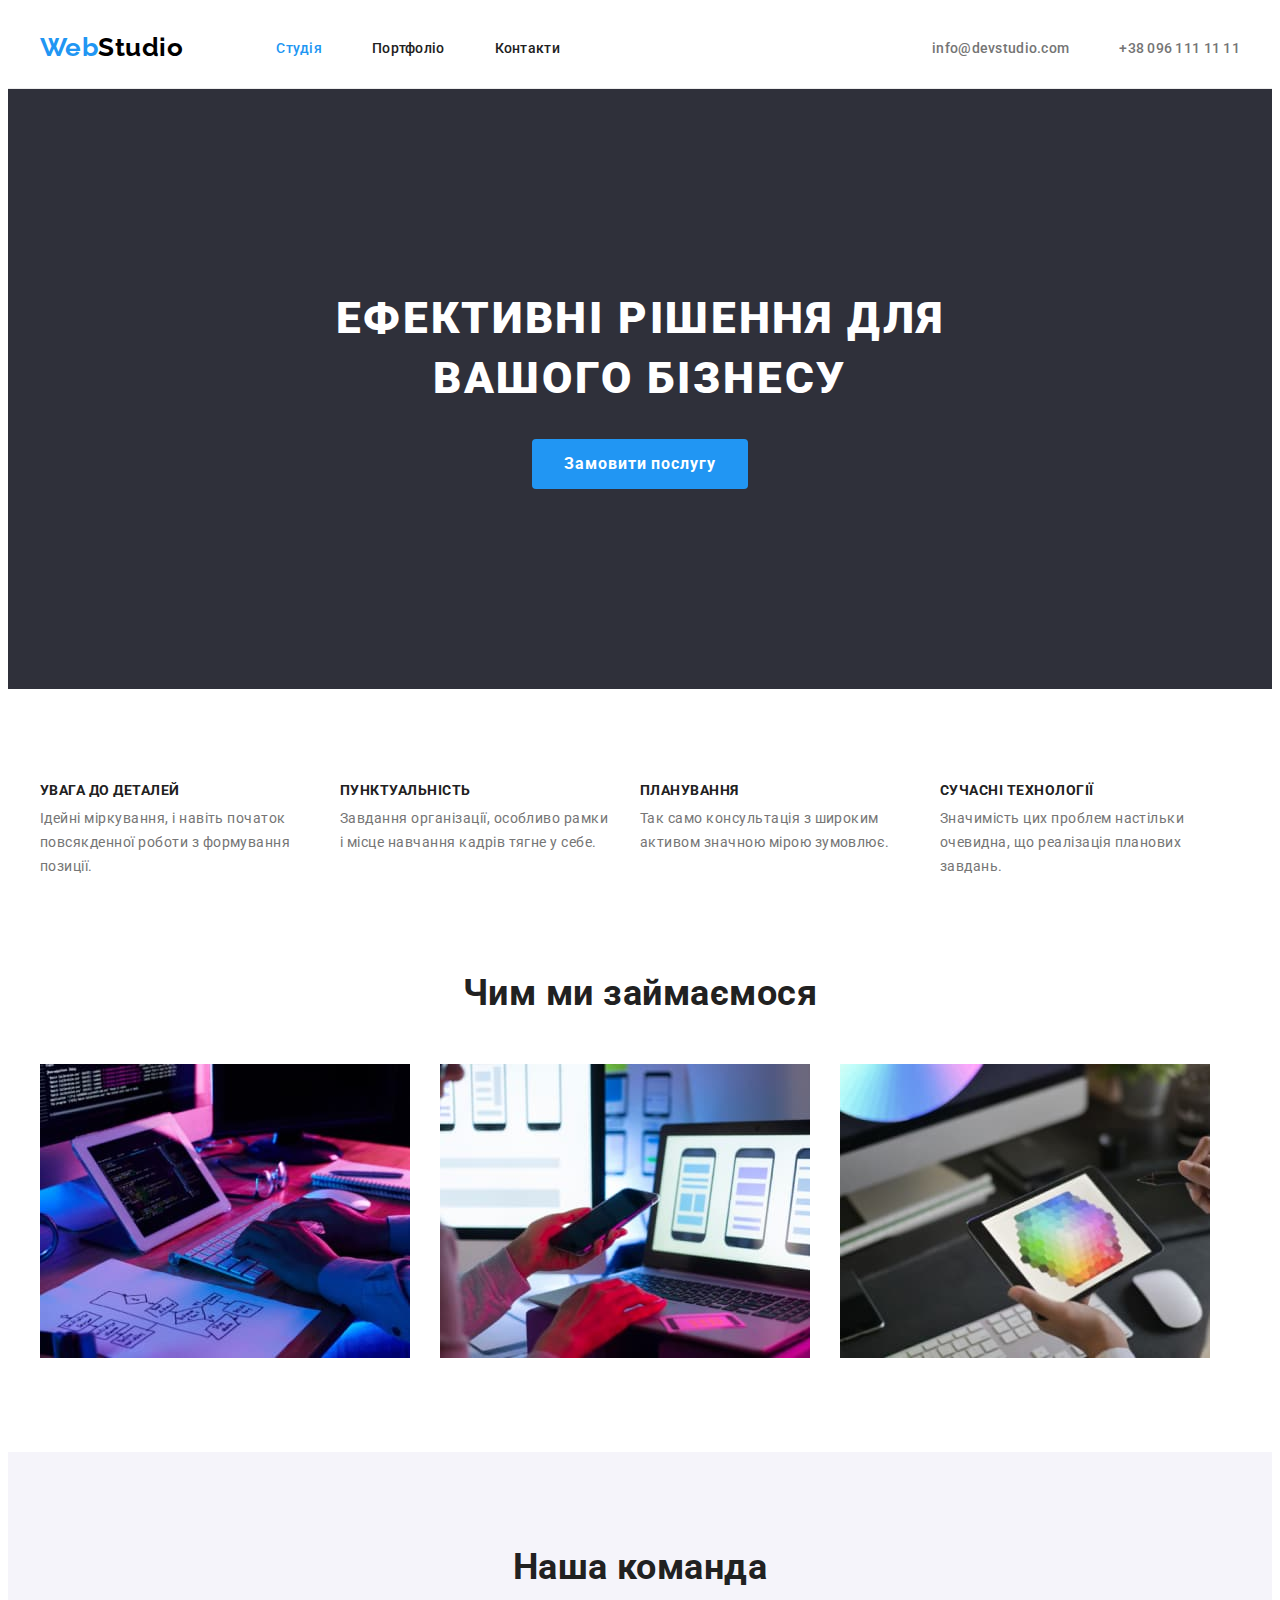
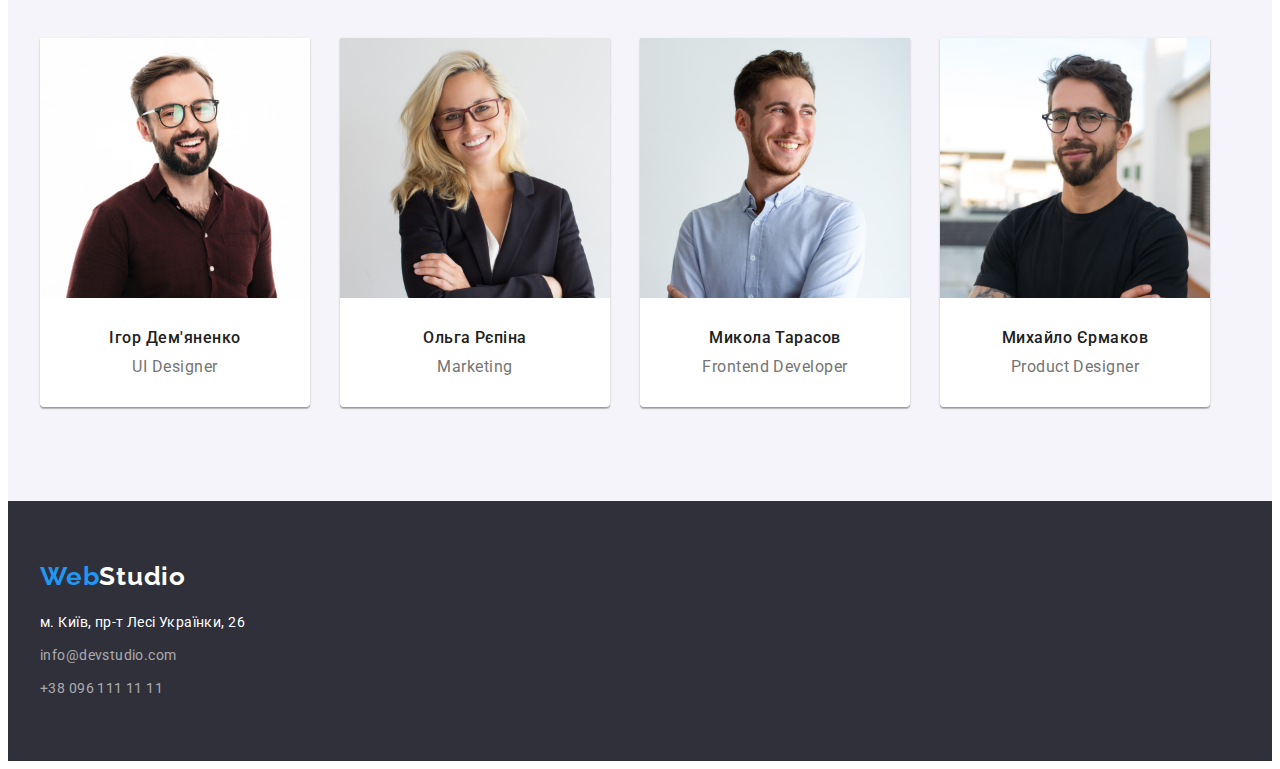
==== index.html @ b2b9dc86 "Initial commit" ====
<!DOCTYPE html>
<html lang="uk">
  <head>
    <meta charset="UTF-8" />
    <meta http-equiv="X-UA-Compatible" content="IE=edge" />
    <meta name="viewport" content="width=device-width, initial-scale=1.0" />
    <title>Studio</title>
    <link rel="preconnect" href="https://fonts.googleapis.com" />
    <link rel="preconnect" href="https://fonts.gstatic.com" crossorigin />
    <link
      href="https://fonts.googleapis.com/css2?family=Raleway:wght@700&family=Roboto:wght@400;500;700;900&display=swap"
      rel="stylesheet"
    />
    <link
      rel="stylesheet"
      href="https://cdnjs.cloudflare.com/ajax/libs/modern-normalize/1.1.0/modern-normalize.min.css"
      integrity="sha512-wpPYUAdjBVSE4KJnH1VR1HeZfpl1ub8YT/NKx4PuQ5NmX2tKuGu6U/JRp5y+Y8XG2tV+wKQpNHVUX03MfMFn9Q=="
      crossorigin="anonymous"
      referrerpolicy="no-referrer"
    />
    <link rel="stylesheet" href="./css/styles.css" />
  </head>
  <body>
    <!-- шапка -->
    <header class="header">
      <div class="container header-container">
        <nav class="header-nav">
          <a class="logo-header link" href="./index.html"
            >Web<span class="logo-black">Studio</span></a
          >
          <ul class="list header-list">
            <li class="item">
              <a class="link header-nav-link current" href="./index.html"
                >Студія</a
              >
            </li>
            <li class="item">
              <a class="link header-nav-link" href="./portfolio.html"
                >Портфоліо</a
              >
            </li>
            <li class="item">
              <a class="link header-nav-link" href="#">Контакти</a>
            </li>
          </ul>
        </nav>
        <ul class="list header-contact">
          <li class="item">
            <a class="link header-contact-link" href="mailto:info@devstudio.com"
              >info@devstudio.com</a
            >
          </li>
          <li class="item">
            <a class="link header-contact-link" href="tel:+380961111111"
              >+38 096 111 11 11</a
            >
          </li>
        </ul>
      </div>
    </header>
    <!-- основний текст -->
    <main>
      <!--1 блок герой-->
      <section class="hero">
        <div class="container hero-container">
          <h1 class="hero-title">Ефективні рішення для вашого бізнесу</h1>
          <button class="hero-button" type="button">Замовити послугу</button>
        </div>
      </section>

      <!--2 блок Переваги -->
      <section class="section">
        <div class="container features-container">
          <h2 hidden>Переваги</h2>
          <ul class="list features-list">
            <li class="card-features item">
              <h3 class="features-title">УВАГА ДО ДЕТАЛЕЙ</h3>
              <p class="features-text">
                Ідейні міркування, і навіть початок повсякденної роботи з
                формування позиції.
              </p>
            </li>
            <li class="card-features item">
              <h3 class="features-title">ПУНКТУАЛЬНІСТЬ</h3>
              <p class="features-text">
                Завдання організації, особливо рамки і місце навчання кадрів
                тягне у себе.
              </p>
            </li>
            <li class="card-features item">
              <h3 class="features-title">ПЛАНУВАННЯ</h3>
              <p class="features-text">
                Так само консультація з широким активом значною мірою зумовлює.
              </p>
            </li>
            <li class="card-features item">
              <h3 class="features-title">СУЧАСНІ ТЕХНОЛОГІЇ</h3>
              <p class="features-text">
                Значимість цих проблем настільки очевидна, що реалізація
                планових завдань.
              </p>
            </li>
          </ul>
        </div>
      </section>

      <!-- блок чим ми займаємося-->
      <section class="section section-work">
        <div class="container">
          <h2 class="section-title-work">Чим ми займаємося</h2>
          <ul class="list work-list">
            <li>
              <img
                class="work-card"
                src="./images/work1.jpg"
                alt="розробник працює над програмою"
                width="370"
                height="294"
              />
            </li>
            <li>
              <img
                class="work-card"
                src="./images/work2.jpg"
                alt="розробник створює мобільний додаток"
                width="370"
                height="294"
              />
            </li>
            <li>
              <img
                class="work-card"
                src="./images/work3.jpg"
                alt="дизайнер обирає кольори"
                width="370"
                height="294"
              />
            </li>
          </ul>
        </div>
      </section>

      <!--4 блок Команда-->
      <section class="section team-section">
        <div class="container team-container">
          <h2 class="section-title-work">Наша команда</h2>
          <ul class="list team-list">
            <li class="team-card item">
              <img
                class="work-card"
                src="./images/photo1.jpg"
                width="270"
                height="260"
                alt="Ігор Дем'яненко"
              />
              <div class="card-text">
                <h3 class="name">Ігор Дем'яненко</h3>
                <p class="job-title" lang="en">UI Designer</p>
              </div>
            </li>
            <li class="team-card item">
              <img
                class="work-card"
                src="./images/photo2.jpg"
                width="270"
                height="260"
                alt="Ольга Рєпіна"
              />
              <div class="card-text">
                <h3 class="name">Ольга Рєпіна</h3>
                <p class="job-title" lang="en">Marketing</p>
              </div>
            </li>
            <li class="team-card item">
              <img
                class="work-card"
                src="./images/photo3.jpg"
                width="270"
                height="260"
                alt="Микола Тарасов"
              />
              <div class="card-text">
                <h3 class="name">Микола Тарасов</h3>
                <p class="job-title" lang="en">Frontend Developer</p>
              </div>
            </li>
            <li class="team-card item">
              <img
                class="work-card"
                src="./images/photo4.jpg"
                width="270"
                height="260"
                alt="Михайло Єрмаков"
              />
              <div class="card-text">
                <h3 class="name">Михайло Єрмаков</h3>
                <p class="job-title" lang="en">Product Designer</p>
              </div>
            </li>
          </ul>
        </div>
      </section>
    </main>

    <!--5 блок Підвал-->
    <footer class="footer">
      <div class="container">
        <div class="footer-adress-block">
          <a class="logo-footer link" href="./index.html"
            ><span class="logo-color">Web</span>Studio</a
          >
          <!-- список контактів -->
          <address class="adress-footer list">
            <ul class="list footer-contact-list">
              <li class="item">
                <a
                  class="footer-contact-link primary-footer"
                  target="_blank"
                  rel="noopener noreferrer nofollow"
                  href="https://goo.gl/maps/Gvm3JpzEVhX5uXV29"
                  >м. Київ, пр-т Лесі Українки, 26</a
                >
              </li>
              <li class="item">
                <a
                  class="footer-contact-link link"
                  href="mailto:info@devstudio.com"
                  >info@devstudio.com</a
                >
              </li>
              <li class="item">
                <a class="footer-contact-link link" href="tel:+380961111111"
                  >+38 096 111 11 11</a
                >
              </li>
            </ul>
          </address>
        </div>
      </div>
    </footer>
  </body>
</html>
---- css/styles.css ----
:root {
  --primary-text-color: #212121;
  --secondary-text-color: #757575;
  --white-text-color: #ffffff;
  --accent-color: #2196f3;
  --black-logo: #000000;
  --color-logo: #2196f3;
  --footer-text-color: rgba(255, 255, 255, 0.6);
  --white-background-color: #ffffff;
  --hero-background-color: #2f303a;
  --team-background-color: #f5f4fa;
  --color-borders: #eeeeee;
  --color-line: #ececec;
  }

/*!Робимо reset за рекомендаціями   Андрія Данилко (не Сердючки!!!)*/
h1,
h2,
h3,
h4,
h5,
h6,
p {
  margin: 0;
}

ul {
  list-style: none;
  margin: 0;
  padding: 0;
}

button {
  cursor: pointer;
}

body {
  font-family: "Roboto", sans-serif;
  letter-spacing: 0.03em;
  background-color: var(--white-background-color);
  color: var(--primary-text-color);
}

.container {
  width: 1200px;
  margin-left: auto;
  margin-right: auto;
  margin-bottom: 0;
  padding: 0px 15px;
/*   outline: 2px solid red; */
}

/* прибираємо крапки списків */
.list {
  list-style: none;
  margin: 0;
  padding: 0;
}

/* прибираємо підпреслення посилань */
.link {
  text-decoration: none;
}

.header {
  margin: 0;
  border-bottom: 1px solid var(--color-line);
}
.logo-header {
  display: inline-block;
  font-family: "Raleway", sans-serif;
  font-weight: 700;
  font-size: 26px;
  line-height: 1.19;
  color: var(--accent-color);
  margin-right: 93px;
  padding-top: 24px;
  padding-bottom: 25px;
}

.section-title {
  font-weight: 700;
  font-size: 36px;
  line-height: 1.17;
  text-align: center;
  color: var(--primary-text-color);
}

img {
  display: block;
  max-width: 100%;
  height: auto;
}

/* шапка */

.header-container {
  display: flex;
  align-items: center;
  }

.header-nav {
  display: flex;
  align-items: center;
  /*! gap: 93px; error*/
  
}

/* .item {
  flex-basis: calc((100% - 60px) / 3);
} */

.logo-black {
  color: var(--black-logo);
}
.logo-color {
  color: var(--color-logo)
} 
.header-list {
  display: flex;
  gap: 50px;
  align-items: center;
}

.header-nav-link {
  font-weight: 500;
  font-size: 14px;
  line-height: 1.14;
  letter-spacing: 0.02em;
  padding-top: 32px;
  padding-bottom: 32px;
  color: var(--primary-text-color);
}

.header-contact {
  display: flex;
  align-items: center;
  margin-left: auto;
  /* !padding-top: 32px;
  !padding-bottom: 32px; */
  gap: 50px;
}
.header-contact:not(:last-child) {
  margin-right: 50px;
}

.header-contact-link {
  font-weight: 500;
  font-size: 14px;
  line-height: 16px;
  letter-spacing: 0.02em;
  color: var(--secondary-text-color);
  padding-top: 32px;
  padding-bottom: 32px;
}

.header-nav-link:hover,
.header-nav-link:focus,
.header-contact-link:hover,
.header-contact-link:focus {
  color: var(--accent-color);
}

.header-nav-link.current {
  color: var(--accent-color);
}

/* ------------hero-------------- */

.hero {
  margin: 0;
  padding-top: 200px;
  padding-bottom: 200px;
  text-align: center;
  background-color: var(--hero-background-color);
}
.hero-container {
  width: 696px;
  padding: 0;
}

.hero-title {
  font-weight: 900;
  font-size: 44px;
  line-height: 1.36;
  text-align: center;
  letter-spacing: 0.06em;
  text-transform: uppercase;
  color: var(--white-text-color);
  margin-bottom: 30px;
  
}

.hero-button {
    border-radius: 4px;
    width: 216px;
  padding: 10px;
  border:none;
  font-family: "Roboto", sans-serif;
  font-weight: 700;
  font-size: 16px;
  line-height: 1.88;
  align-items: center;
  text-align: center;
  letter-spacing: 0.06em;
  background-color: var(--accent-color);
  color: var(--white-text-color);
  display: block;
  margin: 0 auto;
}

.hero-button:hover,
.hero-button:focus {
  background-color: var(--white-text-color);
  color: var(--accent-color);
}

/* блок Переваги */

.section {
  padding-top: 94px;
  padding-bottom: 94px;
}

.features-list {
  display: flex;
  gap: 30px;
}

.select-features:not(:last-child) {
  margin-right: 30px;
}

.card-features {
  display: block;
  width: 270px;
    }

.features-title {
  font-weight: 700;
  font-size: 14px;
  line-height: 1.14;
  text-transform: uppercase;
  margin: 0;
  margin-bottom: 8px;
}

.features-text {
  font-size: 14px;
  line-height: 1.71;
  color: var(--secondary-text-color);
}

/* Чим займаємось */
.section-work {
  text-align: center;
    padding-top: 0;
}
.section-title-work {
  font-size: 36px;
    line-height: 42px;
    margin-bottom: 50px;
}
.work-list {
  display: flex;
  gap: 30px;
}
.work-list .item:not(:last-child) {
  margin-right: 30px;
}

.work-card {
  max-width: 100%;
  height: auto;
  display: block;
}

/* команда */

.team-section {
  background-color: var(--team-background-color);
  text-align: center;
 
}
.team-list {
  display: flex;
  align-items: center;
}
.team-list .item:not(:last-child) {
  margin-right: 30px;
}
.team-card {
  display: block;
  background-color: var(--white-background-color);
  width: 270px;
  font-size: 16px;
  line-height: 1.19;
  text-align: center;
  box-shadow: 0px 1px 3px rgba(0, 0, 0, 0.12), 0px 1px 1px rgba(0, 0, 0, 0.14),
  0px 2px 1px rgba(0, 0, 0, 0.2);
  border-radius: 0px 0px 4px 4px;
  }
.team-card .title {
  font-weight: 500;
  font-size: 16px;
  line-height: 1.19;
  text-align: center;
}
.card-text {
  display: block;
  margin: 0;
  padding: 30px 0;
  }


.name {
  font-weight: 500;
  font-size: 16px;
  line-height: 1.19;
  text-align: center;
}

.job-title {
  font-size: 16px;
  line-height: 1.19;
  text-align: center;
  color: var(--secondary-text-color);
  margin-top: 10px;
}

/* ----------------ПОДВАЛ----------------- */
.footer {
  padding: 60px 0px;
  font-weight: 400;
    font-size: 14px;
    line-height: 1.71;
    letter-spacing: 0.03em;
    font-style: normal;
  background-color: var(--hero-background-color);
  color: var(--footer-text-color)
}
.footer-adress-block {
  display: flex;
  flex-direction: column;
}

.logo-footer {
  display: inline-block;
    text-decoration: none;
    color: var(--white-text-color);
    font-family: 'Raleway', sans-serif;
    font-weight: 700;
    font-size: 26px;
    line-height: 1.19;
    letter-spacing: 0.03em;
    margin-bottom: 20px;
}

.logo-white {
  color: var(--white-text-color);
}
.adress-footer {
color: var(--color-rgba);
  font-style: normal;
  display: inline-block;
    margin: 0;
    text-decoration: none;
}
.footer-contact-list {
  display: block;
  
}
.footer-contact-list .item:not(:last-child) {
  margin-bottom: 9px;
}
.footer-contact-link {
  font-style: normal;
  font-size: 14px;
  line-height: 1.71;
  display: inline-block;
  margin: 0;
  text-decoration: none;
  color: var(--footer-text-color);
}

.footer-contact-link:hover,
.footer-contact-link:focus {
  color: var(--accent-color);
  }

.primary-footer {
  color: var(--white-text-color);
}

/* ---------------------------------------------- */
/* --------------------ПОРТФОЛИО----------------- */
/* ---------------------------------------------- */


/* .portfolio-button-container {
 margin-top: 94px;
 margin-bottom: 34px;  */
/* } */
.portfolio-button-list {
  display: flex;
  justify-content: center;
  align-items: center;
    gap: 8px;
    margin-bottom: 50px;
  }

.portfolio-button {
  font-family: "Roboto", sans-serif;
  font-weight: 500;
  font-size: 16px;
  line-height: 1.63;
  letter-spacing: 0.03em;
  padding: 6px 22px;  
  border: none;
  border-radius: 4px;
  background-color: var(--team-background-color);
  color: var(--primary-text-color);
  /* cursor: pointer; */
}

.portfolio-button:hover,
.portfolio-button:focus {
  background-color: var(--accent-color);
  color: var(--white-text-color);
  box-shadow: 0px 3px 1px rgba(0, 0, 0, 0.1), 0px 1px 2px rgba(0, 0, 0, 0.08),
      0px 2px 2px rgba(0, 0, 0, 0.12);
}


.portfolio-list {
  display: flex;
  gap: 30px;
  flex-wrap: wrap;
  width: calc ((100% - 240) /9);
}

portfolio-list> .list {
  flex-basis: calc(100% / 3 - 30px);
  margin-left: 30px;
  margin-top: 30px;
}

.portfolio-list-block {
  padding: 20px 24px;
    border: 1px solid var(--color-borders);
    border-top-width: 0;
}

.portfolio-list-title {
  font-weight: 700;
  font-size: 18px;
  line-height: 2;
  letter-spacing: 0.06em;
  /* padding-top: 20px; */
  margin-bottom: 4px;
}

.portfolio-list-text {
  font-size: 16px;
  line-height: 1.87;
  color: var(--secondary-text-color);
}
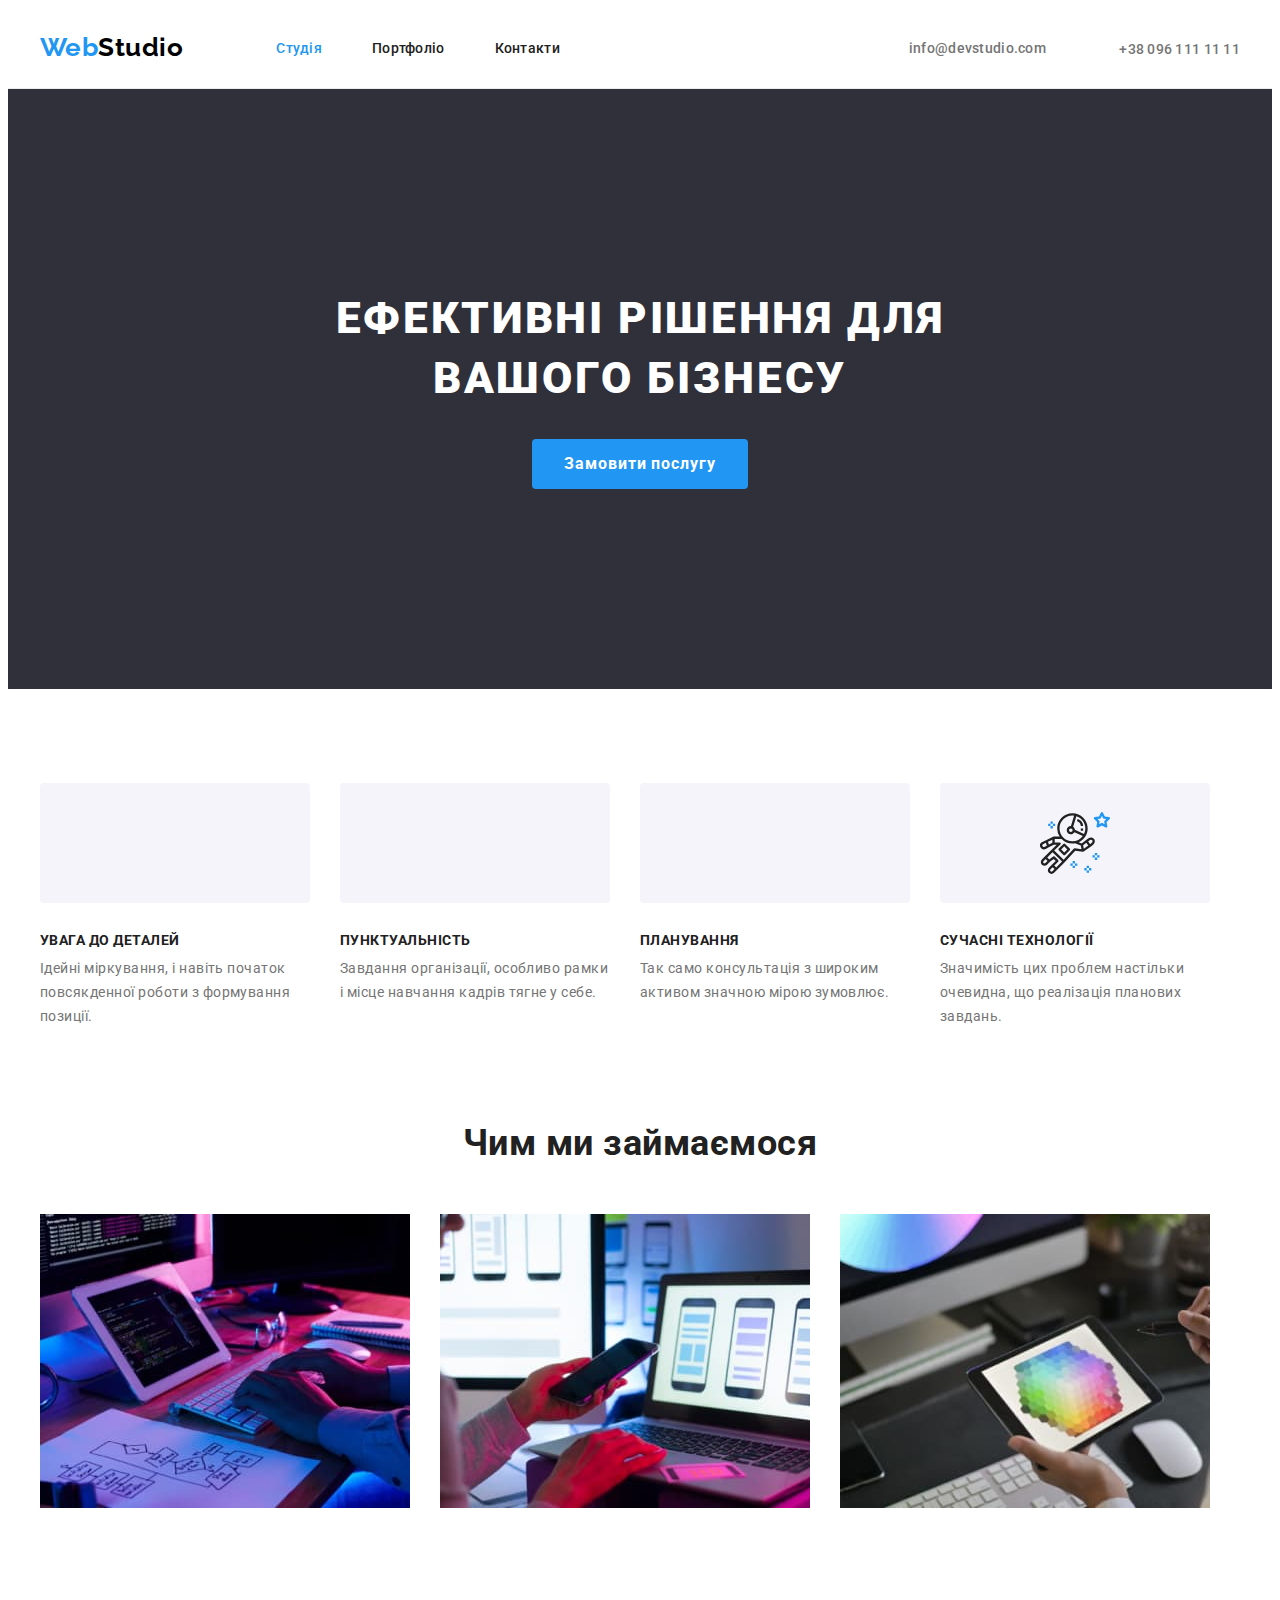
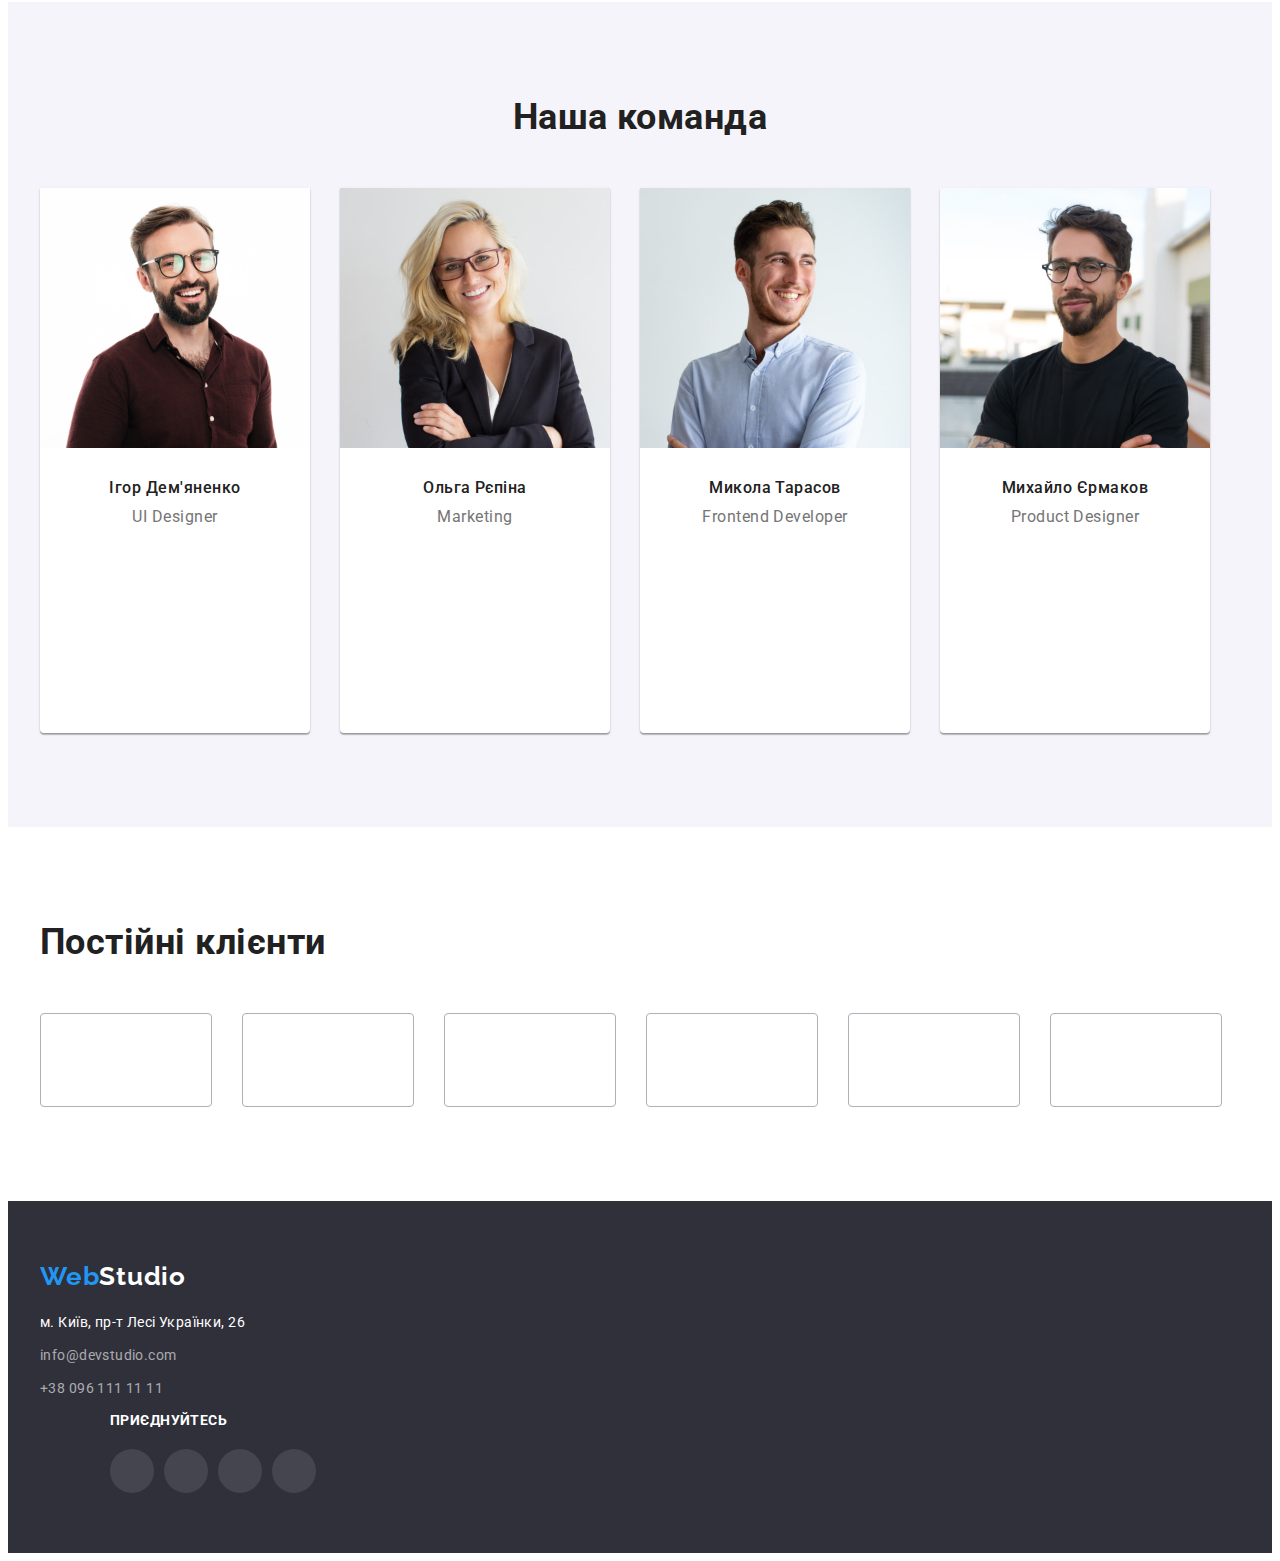
==== commit 145c02b3: "не можу підключити іконки" ====
--- a/index.html
+++ b/index.html
@@ -47,12 +47,18 @@
         <ul class="list header-contact">
           <li class="item">
             <a class="link header-contact-link" href="mailto:info@devstudio.com"
-              >info@devstudio.com</a
-            >
+              >
+              <svg class="contact-icon" width="16" height="12">
+                <use href="./images/icons.svg#icon-envelope"></use></svg
+              >info@devstudio.com
+            </a>
           </li>
           <li class="item">
             <a class="link header-contact-link" href="tel:+380961111111"
-              >+38 096 111 11 11</a
+              ><svg class="contact-icon" width="10" height="16">
+                <use href="./images/icons.svg#icon-smartphone"></use>
+              </svg>
+              +38 096 111 11 11</a
             >
           </li>
         </ul>
@@ -62,9 +68,11 @@
     <main>
       <!--1 блок герой-->
       <section class="hero">
-        <div class="container hero-container">
-          <h1 class="hero-title">Ефективні рішення для вашого бізнесу</h1>
-          <button class="hero-button" type="button">Замовити послугу</button>
+        <div class="ovarlfy">
+          <div class="container hero-container">
+            <h1 class="hero-title">Ефективні рішення для вашого бізнесу</h1>
+            <button class="hero-button" type="button">Замовити послугу</button>
+          </div>
         </div>
       </section>
 
@@ -74,6 +82,11 @@
           <h2 hidden>Переваги</h2>
           <ul class="list features-list">
             <li class="card-features item">
+              <div class="icon">
+                <svg class="icon-svg">
+                  <use href="./images/icons.svg#icon-antenna1"></use>
+                </svg>
+              </div>
               <h3 class="features-title">УВАГА ДО ДЕТАЛЕЙ</h3>
               <p class="features-text">
                 Ідейні міркування, і навіть початок повсякденної роботи з
@@ -81,6 +94,11 @@
               </p>
             </li>
             <li class="card-features item">
+              <div class="icon">
+                <svg class="icon-svg">
+                  <use href="./images/icons.svg#icon-clock-1"></use>
+                </svg>
+              </div>
               <h3 class="features-title">ПУНКТУАЛЬНІСТЬ</h3>
               <p class="features-text">
                 Завдання організації, особливо рамки і місце навчання кадрів
@@ -88,12 +106,22 @@
               </p>
             </li>
             <li class="card-features item">
+              <div class="icon">
+                <svg class="icon-svg">
+                  <use href="./images/icons.svg#icon-diagram-1"></use>
+                </svg>
+              </div>
               <h3 class="features-title">ПЛАНУВАННЯ</h3>
               <p class="features-text">
                 Так само консультація з широким активом значною мірою зумовлює.
               </p>
             </li>
             <li class="card-features item">
+              <div class="icon">
+                <svg class="icon-svg">
+                  <use href="./images/icons.svg#icon-astronaut-1"></use>
+                </svg>
+              </div>
               <h3 class="features-title">СУЧАСНІ ТЕХНОЛОГІЇ</h3>
               <p class="features-text">
                 Значимість цих проблем настільки очевидна, що реалізація
@@ -156,6 +184,36 @@
               <div class="card-text">
                 <h3 class="name">Ігор Дем'яненко</h3>
                 <p class="job-title" lang="en">UI Designer</p>
+                <ul class="social-links">
+                  <li>
+                    <a href="" class="social-link">
+                      <svg class="social-icon">
+                        <use href="./images/icons.svg#icon-instagram-2"></use>
+                      </svg>
+                    </a>
+                  </li>
+                  <li>
+                    <a href="" class="social-link">
+                      <svg class="social-icon">
+                        <use href="./images/icons.svg#icon-twitter-1"></use>
+                      </svg>
+                    </a>
+                  </li>
+                  <li>
+                    <a href="" class="social-link">
+                      <svg class="social-icon">
+                        <use href="./images/icons.svg#icon-facebook-1"></use>
+                      </svg>
+                    </a>
+                  </li>
+                  <li>
+                    <a href="" class="social-link">
+                      <svg class="social-icon">
+                        <use href="./images/icons.svg#icon-linkedin-1"></use>
+                      </svg>
+                    </a>
+                  </li>
+                </ul>
               </div>
             </li>
             <li class="team-card item">
@@ -169,6 +227,36 @@
               <div class="card-text">
                 <h3 class="name">Ольга Рєпіна</h3>
                 <p class="job-title" lang="en">Marketing</p>
+                <ul class="social-links">
+                  <li>
+                    <a href="" class="social-link">
+                      <svg class="social-icon">
+                        <use href="./images/icons.svg#icon-instagram-2"></use>
+                      </svg>
+                    </a>
+                  </li>
+                  <li>
+                    <a href="" class="social-link">
+                      <svg class="social-icon">
+                        <use href="./images/icons.svg#icon-twitter-1"></use>
+                      </svg>
+                    </a>
+                  </li>
+                  <li>
+                    <a href="" class="social-link">
+                      <svg class="social-icon">
+                        <use href="./images/icons.svg#icon-facebook-1"></use>
+                      </svg>
+                    </a>
+                  </li>
+                  <li>
+                    <a href="" class="social-link">
+                      <svg class="social-icon">
+                        <use href="./images/icons.svg#icon-linkedin-1"></use>
+                      </svg>
+                    </a>
+                  </li>
+                </ul>
               </div>
             </li>
             <li class="team-card item">
@@ -182,6 +270,36 @@
               <div class="card-text">
                 <h3 class="name">Микола Тарасов</h3>
                 <p class="job-title" lang="en">Frontend Developer</p>
+                <ul class="social-links">
+                  <li>
+                    <a href="" class="social-link">
+                      <svg class="social-icon">
+                        <use href="./images/icons.svg#icon-instagram-2"></use>
+                      </svg>
+                    </a>
+                  </li>
+                  <li>
+                    <a href="" class="social-link">
+                      <svg class="social-icon">
+                        <use href="./images/icons.svg#icon-twitter-1"></use>
+                      </svg>
+                    </a>
+                  </li>
+                  <li>
+                    <a href="" class="social-link">
+                      <svg class="social-icon">
+                        <use href="./images/icons.svg#icon-facebook-1"></use>
+                      </svg>
+                    </a>
+                  </li>
+                  <li>
+                    <a href="" class="social-link">
+                      <svg class="social-icon">
+                        <use href="./images/icons.svg#icon-linkedin-1"></use>
+                      </svg>
+                    </a>
+                  </li>
+                </ul>
               </div>
             </li>
             <li class="team-card item">
@@ -195,7 +313,84 @@
               <div class="card-text">
                 <h3 class="name">Михайло Єрмаков</h3>
                 <p class="job-title" lang="en">Product Designer</p>
-              </div>
+                <ul class="social-links">
+                  <li>
+                    <a href="" class="social-link">
+                      <svg class="social-icon">
+                        <use href="./images/icons.svg#icon-instagram-2"></use>
+                      </svg>
+                    </a>
+                  </li>
+                  <li>
+                    <a href="" class="social-link">
+                      <svg class="social-icon">
+                        <use href="./images/icons.svg#icon-twitter-1"></use>
+                      </svg>
+                    </a>
+                  </li>
+                  <li>
+                    <a href="" class="social-link">
+                      <svg class="social-icon">
+                        <use href="./images/icons.svg#icon-facebook-1"></use>
+                      </svg>
+                    </a>
+                  </li>
+                  <li>
+                    <a href="" class="social-link">
+                      <svg class="social-icon">
+                        <use href="./images/icons.svg#icon-linkedin-1"></use>
+                      </svg>
+                    </a>
+                  </li>
+                </ul>
+              </div>
+            </li>
+          </ul>
+        </div>
+      </section>
+
+      <!-- постійні клієнти -->
+
+      <!-- Постійні клієнти -->
+      <section class="section">
+        <div class="container">
+          <h2 class="section-title-work">Постійні клієнти</h2>
+          <ul class="client-list">
+            <li>
+              <a href="" class="client-link">
+                <svg class="client-icon">
+                  <use href="./images/icons.svg#icon-group1"></use></svg
+              ></a>
+            </li>
+            <li>
+              <a href="" class="client-link">
+                <svg class="client-icon">
+                  <use href="./images/icons.svg#icon-group2"></use></svg
+              ></a>
+            </li>
+            <li>
+              <a href="" class="client-link">
+                <svg class="client-icon">
+                  <use href="./images/icons.svg#icon-group3"></use></svg
+              ></a>
+            </li>
+            <li>
+              <a href="" class="client-link">
+                <svg class="client-icon">
+                  <use href="./images/icons.svg#icon-group4"></use></svg
+              ></a>
+            </li>
+            <li>
+              <a href="" class="client-link">
+                <svg class="client-icon">
+                  <use href="./images/icons.svg#icon-group5"></use></svg
+              ></a>
+            </li>
+            <li>
+              <a href="" class="client-link">
+                <svg class="client-icon">
+                  <use href="./images/icons.svg#icon-group6"></use></svg
+              ></a>
             </li>
           </ul>
         </div>
@@ -236,7 +431,47 @@
             </ul>
           </address>
         </div>
-      </div>
-    </footer>
+        <!-- підвал-підвал))) -->
+        <div class="footer-social">
+                    <p class="footer-text">приєднуйтесь</p>
+                    <ul class="footer-links">
+                
+                        <li>
+                            <a href="" class="footer-link">
+                                <svg class="footer-icon">
+                                    <use href="./images/icons.svg#icon-f_instagram-2">
+                                    </use>
+                                </svg>
+                            </a>
+                        </li>
+                        <li>
+                            <a href="" class="footer-link">
+                                <svg class="footer-icon">
+                                    <use href="./images/icons.svg#icon-twitter">
+                                    </use>
+                                </svg>
+                            </a>
+                        </li>
+                        <li>
+                            <a href="" class="footer-link">
+                                <svg class="footer-icon">
+                                    <use href="./images/icons.svg#icon-f_facebook-1">
+                                    </use>
+                                </svg>
+                            </a>
+                        </li>
+                        <li>
+                            <a href="" class="footer-link">
+                                <svg class="footer-icon">
+                                    <use href="./images/icons.svg#icon-f_linkedin-1">
+                                    </use>
+                                </svg>
+                            </a>
+                        </li>
+                    </ul>
+                
+                </div>
+            </div>
+          </footer>
   </body>
 </html>
--- a/css/styles.css
+++ b/css/styles.css
@@ -165,6 +165,14 @@
   color: var(--accent-color);
 }
 
+.contact-icon {
+  fill: currentColor;
+    margin-right: 10px;
+}
+.icon-svg {
+  width: 70px;
+  height: 70px;
+}
 /* ------------hero-------------- */
 
 .hero {
@@ -214,7 +222,15 @@
   background-color: var(--white-text-color);
   color: var(--accent-color);
 }
-
+/* герой-підложка */
+.ovarlay{
+  max-width: 1600px;
+  height: 600px;
+  margin-left: auto;
+  margin-right: auto;
+  background-image: linear-gradient(rgba(47, 48, 58, 0.4), rgba(47, 48, 58, 0.4)), url(../images/hero.jpg);
+  background-color: var(--bgr-color);
+}
 /* блок Переваги */
 
 .section {
@@ -250,7 +266,17 @@
   line-height: 1.71;
   color: var(--secondary-text-color);
 }
-
+.icon {
+  display: flex;
+  justify-content: center;
+  align-items: center;
+  height: 120px;
+  width: 270px;
+  background-color: #F5F4FA;
+  border-radius: 4px;
+  margin-bottom: 30px;
+  background-repeat: no-repeat;
+}
 /* Чим займаємось */
 .section-work {
   text-align: center;
@@ -328,6 +354,70 @@
   margin-top: 10px;
 }
 
+.social-link {
+  display: flex;
+  padding: 0;
+  border: none;
+  width: 44px;
+  height: 44px;
+  border-radius: 50%;
+  justify-content: center;
+  align-items: center;
+  color: #AFB1B8;
+  cursor: pointer;
+}
+
+.social-icon {
+  display: block;
+  margin: 0;
+  padding: 0;
+  border: none;
+  fill: currentColor;
+  width: 20px;
+  height: 20px;
+}
+
+/* постійні клієнти */
+
+.client-list {
+  display: flex;
+    list-style: none;
+    margin: 0;
+    padding: 0;
+    gap: 30px;
+}
+
+.client-link {
+  display: flex;
+  padding: 0;
+  border: none;
+  width: 170px;
+  height: 92px;
+  justify-content: center;
+  align-items: center;
+  color: #AFB1B8;
+  cursor: pointer;
+  border: 1px solid #AFB1B8;
+  border-radius: 4px;
+
+}
+
+.client-icon {
+  display: flex;
+  margin: 0;
+  padding: 0;
+  border: none;
+  fill: currentColor;
+  width: 106px;
+  height: 60px;
+
+}
+
+.client-link:hover,
+.client-link:focus {
+  color: #2196F3;
+  border: 1px solid #2196F3;
+}
 /* ----------------ПОДВАЛ----------------- */
 .footer {
   padding: 60px 0px;
@@ -391,6 +481,68 @@
 .primary-footer {
   color: var(--white-text-color);
 }
+
+  /* підвал-підвал))) */
+
+.footer-social {
+width: 206px;
+  height: 80px;
+  margin: 0;
+  padding: 0;
+  margin-left: 70px;
+  margin-top: 12px;
+
+}
+
+.footer-text {
+  font-weight: 700;
+  font-size: 14px;
+  line-height: 1.14;
+  text-transform: uppercase;
+  color: #ffffff;
+  margin-bottom: 20px;
+
+}
+
+.footer-links {
+  display: flex;
+  list-style: none;
+  margin: 0;
+  padding: 0;
+  gap: 10px;
+
+}
+
+.footer-link {
+  display: flex;
+  padding: 0;
+  border: none;
+  width: 44px;
+  height: 44px;
+  border-radius: 50%;
+  justify-content: center;
+  align-items: center;
+  cursor: pointer;
+  background-color: rgba(255, 255, 255, 0.1);
+
+}
+
+.footer-icon {
+  margin: 0;
+  padding: 0;
+  border: none;
+  fill: #ffffff;
+  width: 20px;
+  height: 20px;
+}
+
+.footer-link:hover,
+.footer-link:focus {
+  background-color: #121213;
+}
+
+
+
 
 /* ---------------------------------------------- */
 /* --------------------ПОРТФОЛИО----------------- */
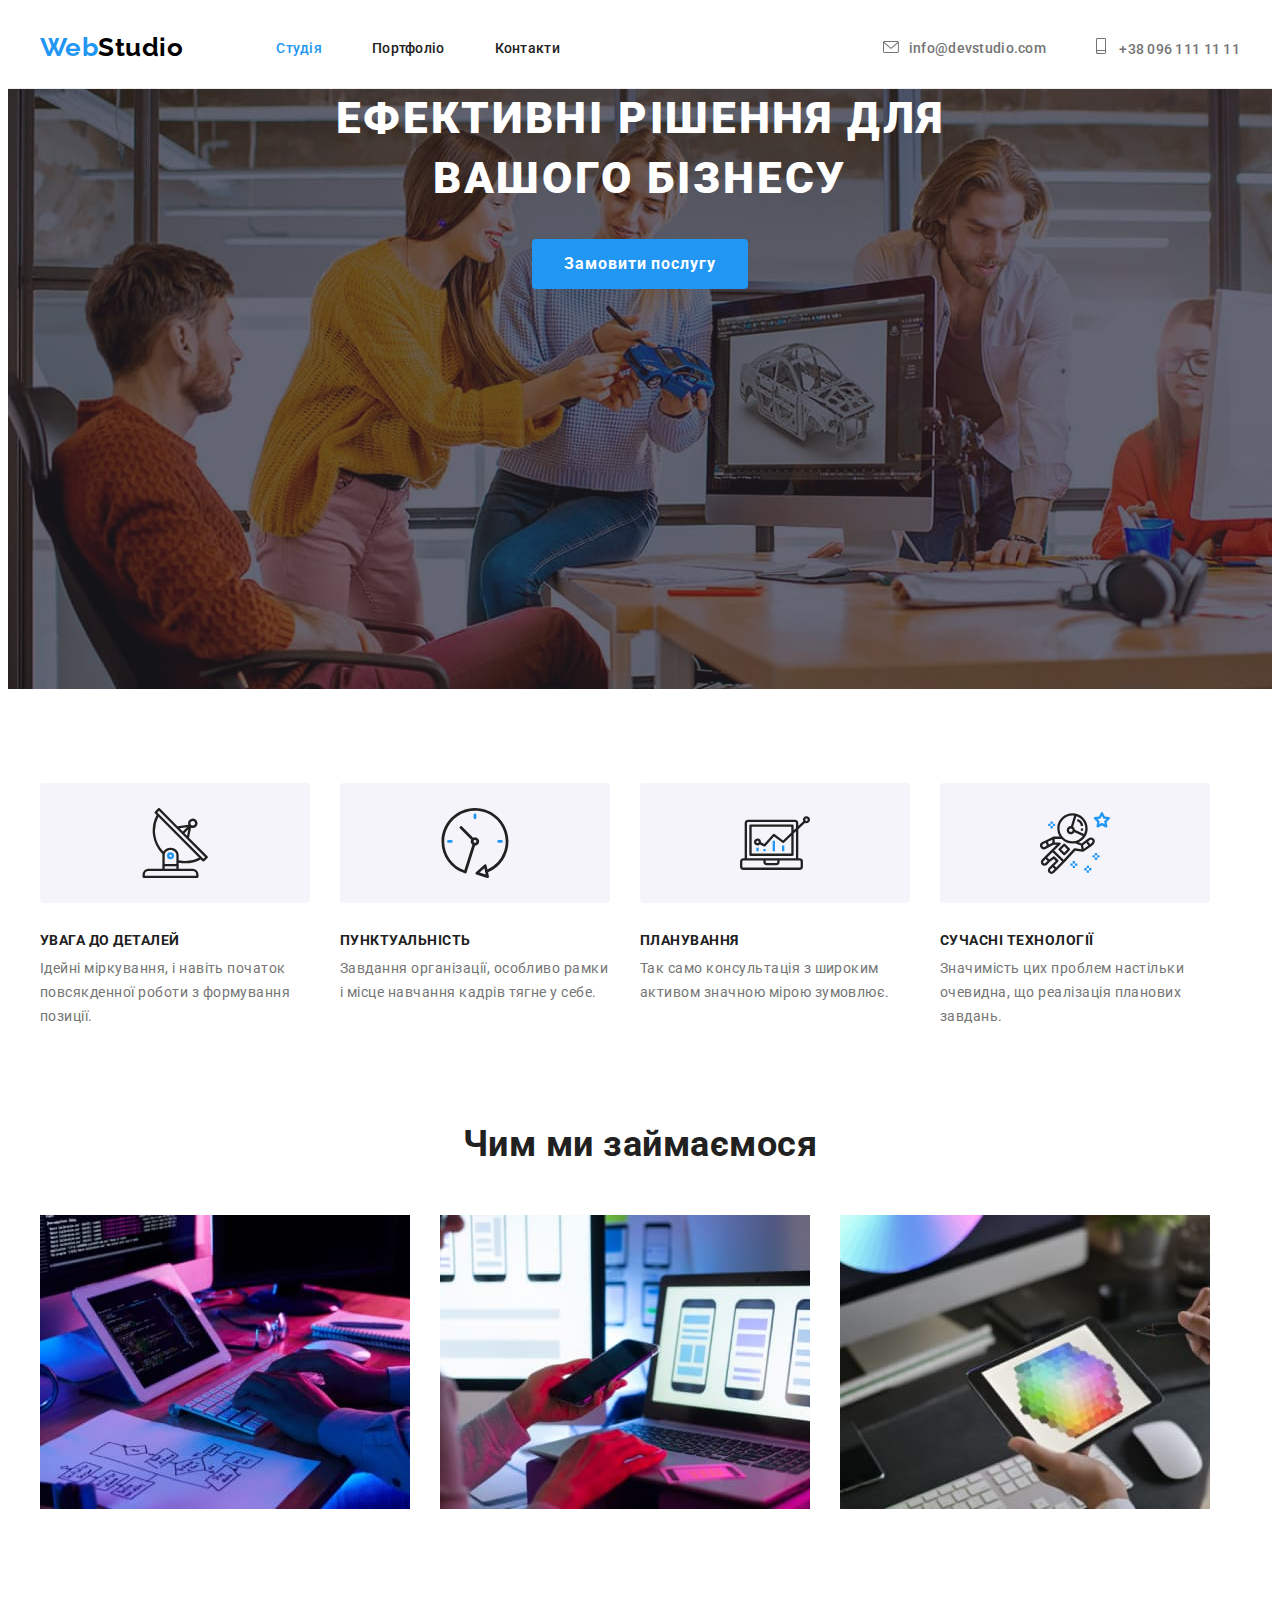
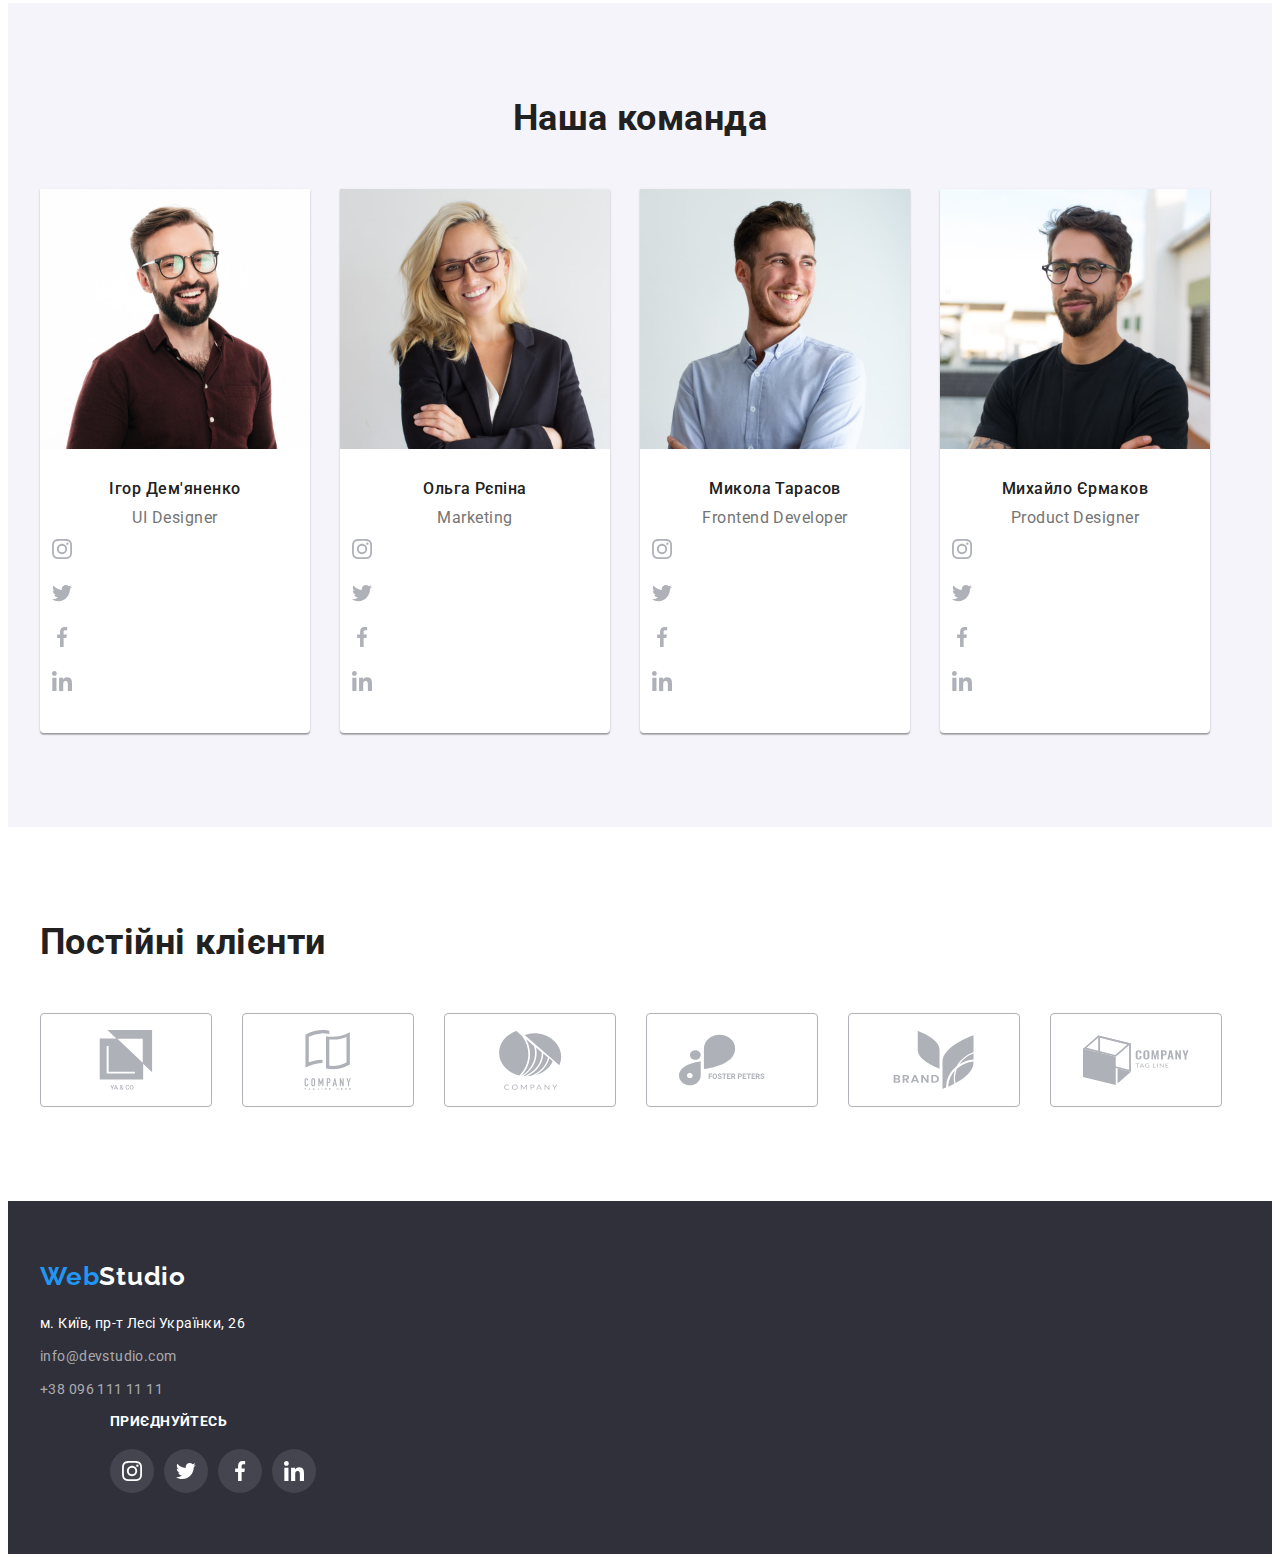
==== commit 2416a541: "робота над іконами" ====
--- a/index.html
+++ b/index.html
@@ -49,14 +49,13 @@
             <a class="link header-contact-link" href="mailto:info@devstudio.com"
               >
               <svg class="contact-icon" width="16" height="12">
-                <use href="./images/icons.svg#icon-envelope"></use></svg
-              >info@devstudio.com
+                <use href="./images/iconsy.svg#icon-envelope"></use></svg>info@devstudio.com
             </a>
           </li>
           <li class="item">
             <a class="link header-contact-link" href="tel:+380961111111"
               ><svg class="contact-icon" width="10" height="16">
-                <use href="./images/icons.svg#icon-smartphone"></use>
+                <use href="./images/iconsy.svg#icon-smartphone"></use>
               </svg>
               +38 096 111 11 11</a
             >
@@ -68,7 +67,7 @@
     <main>
       <!--1 блок герой-->
       <section class="hero">
-        <div class="ovarlfy">
+        <div class="ovarlay">
           <div class="container hero-container">
             <h1 class="hero-title">Ефективні рішення для вашого бізнесу</h1>
             <button class="hero-button" type="button">Замовити послугу</button>
@@ -84,7 +83,7 @@
             <li class="card-features item">
               <div class="icon">
                 <svg class="icon-svg">
-                  <use href="./images/icons.svg#icon-antenna1"></use>
+                  <use href="./images/iconsy.svg#icon-antenna"></use>
                 </svg>
               </div>
               <h3 class="features-title">УВАГА ДО ДЕТАЛЕЙ</h3>
@@ -96,7 +95,7 @@
             <li class="card-features item">
               <div class="icon">
                 <svg class="icon-svg">
-                  <use href="./images/icons.svg#icon-clock-1"></use>
+                  <use href="./images/iconsy.svg#icon-clock"></use>
                 </svg>
               </div>
               <h3 class="features-title">ПУНКТУАЛЬНІСТЬ</h3>
@@ -108,7 +107,7 @@
             <li class="card-features item">
               <div class="icon">
                 <svg class="icon-svg">
-                  <use href="./images/icons.svg#icon-diagram-1"></use>
+                  <use href="./images/iconsy.svg#icon-diagram"></use>
                 </svg>
               </div>
               <h3 class="features-title">ПЛАНУВАННЯ</h3>
@@ -119,7 +118,7 @@
             <li class="card-features item">
               <div class="icon">
                 <svg class="icon-svg">
-                  <use href="./images/icons.svg#icon-astronaut-1"></use>
+                  <use href="./images/iconsy.svg#icon-astronaut"></use>
                 </svg>
               </div>
               <h3 class="features-title">СУЧАСНІ ТЕХНОЛОГІЇ</h3>
@@ -188,28 +187,28 @@
                   <li>
                     <a href="" class="social-link">
                       <svg class="social-icon">
-                        <use href="./images/icons.svg#icon-instagram-2"></use>
-                      </svg>
-                    </a>
-                  </li>
-                  <li>
-                    <a href="" class="social-link">
-                      <svg class="social-icon">
-                        <use href="./images/icons.svg#icon-twitter-1"></use>
-                      </svg>
-                    </a>
-                  </li>
-                  <li>
-                    <a href="" class="social-link">
-                      <svg class="social-icon">
-                        <use href="./images/icons.svg#icon-facebook-1"></use>
-                      </svg>
-                    </a>
-                  </li>
-                  <li>
-                    <a href="" class="social-link">
-                      <svg class="social-icon">
-                        <use href="./images/icons.svg#icon-linkedin-1"></use>
+                        <use href="./images/iconsy.svg#icon-instagram"></use>
+                      </svg>
+                    </a>
+                  </li>
+                  <li>
+                    <a href="" class="social-link">
+                      <svg class="social-icon">
+                        <use href="./images/iconsy.svg#icon-twitter"></use>
+                      </svg>
+                    </a>
+                  </li>
+                  <li>
+                    <a href="" class="social-link">
+                      <svg class="social-icon">
+                        <use href="./images/iconsy.svg#icon-facebook"></use>
+                      </svg>
+                    </a>
+                  </li>
+                  <li>
+                    <a href="" class="social-link">
+                      <svg class="social-icon">
+                        <use href="./images/iconsy.svg#icon-linkedin"></use>
                       </svg>
                     </a>
                   </li>
@@ -231,28 +230,28 @@
                   <li>
                     <a href="" class="social-link">
                       <svg class="social-icon">
-                        <use href="./images/icons.svg#icon-instagram-2"></use>
-                      </svg>
-                    </a>
-                  </li>
-                  <li>
-                    <a href="" class="social-link">
-                      <svg class="social-icon">
-                        <use href="./images/icons.svg#icon-twitter-1"></use>
-                      </svg>
-                    </a>
-                  </li>
-                  <li>
-                    <a href="" class="social-link">
-                      <svg class="social-icon">
-                        <use href="./images/icons.svg#icon-facebook-1"></use>
-                      </svg>
-                    </a>
-                  </li>
-                  <li>
-                    <a href="" class="social-link">
-                      <svg class="social-icon">
-                        <use href="./images/icons.svg#icon-linkedin-1"></use>
+                        <use href="./images/iconsy.svg#icon-instagram"></use>
+                      </svg>
+                    </a>
+                  </li>
+                  <li>
+                    <a href="" class="social-link">
+                      <svg class="social-icon">
+                        <use href="./images/iconsy.svg#icon-twitter"></use>
+                      </svg>
+                    </a>
+                  </li>
+                  <li>
+                    <a href="" class="social-link">
+                      <svg class="social-icon">
+                        <use href="./images/iconsy.svg#icon-facebook"></use>
+                      </svg>
+                    </a>
+                  </li>
+                  <li>
+                    <a href="" class="social-link">
+                      <svg class="social-icon">
+                        <use href="./images/iconsy.svg#icon-linkedin"></use>
                       </svg>
                     </a>
                   </li>
@@ -274,28 +273,28 @@
                   <li>
                     <a href="" class="social-link">
                       <svg class="social-icon">
-                        <use href="./images/icons.svg#icon-instagram-2"></use>
-                      </svg>
-                    </a>
-                  </li>
-                  <li>
-                    <a href="" class="social-link">
-                      <svg class="social-icon">
-                        <use href="./images/icons.svg#icon-twitter-1"></use>
-                      </svg>
-                    </a>
-                  </li>
-                  <li>
-                    <a href="" class="social-link">
-                      <svg class="social-icon">
-                        <use href="./images/icons.svg#icon-facebook-1"></use>
-                      </svg>
-                    </a>
-                  </li>
-                  <li>
-                    <a href="" class="social-link">
-                      <svg class="social-icon">
-                        <use href="./images/icons.svg#icon-linkedin-1"></use>
+                        <use href="./images/iconsy.svg#icon-instagram"></use>
+                      </svg>
+                    </a>
+                  </li>
+                  <li>
+                    <a href="" class="social-link">
+                      <svg class="social-icon">
+                        <use href="./images/iconsy.svg#icon-twitter"></use>
+                      </svg>
+                    </a>
+                  </li>
+                  <li>
+                    <a href="" class="social-link">
+                      <svg class="social-icon">
+                        <use href="./images/iconsy.svg#icon-facebook"></use>
+                      </svg>
+                    </a>
+                  </li>
+                  <li>
+                    <a href="" class="social-link">
+                      <svg class="social-icon">
+                        <use href="./images/iconsy.svg#icon-linkedin"></use>
                       </svg>
                     </a>
                   </li>
@@ -317,28 +316,28 @@
                   <li>
                     <a href="" class="social-link">
                       <svg class="social-icon">
-                        <use href="./images/icons.svg#icon-instagram-2"></use>
-                      </svg>
-                    </a>
-                  </li>
-                  <li>
-                    <a href="" class="social-link">
-                      <svg class="social-icon">
-                        <use href="./images/icons.svg#icon-twitter-1"></use>
-                      </svg>
-                    </a>
-                  </li>
-                  <li>
-                    <a href="" class="social-link">
-                      <svg class="social-icon">
-                        <use href="./images/icons.svg#icon-facebook-1"></use>
-                      </svg>
-                    </a>
-                  </li>
-                  <li>
-                    <a href="" class="social-link">
-                      <svg class="social-icon">
-                        <use href="./images/icons.svg#icon-linkedin-1"></use>
+                        <use href="./images/iconsy.svg#icon-instagram"></use>
+                      </svg>
+                    </a>
+                  </li>
+                  <li>
+                    <a href="" class="social-link">
+                      <svg class="social-icon">
+                        <use href="./images/iconsy.svg#icon-twitter"></use>
+                      </svg>
+                    </a>
+                  </li>
+                  <li>
+                    <a href="" class="social-link">
+                      <svg class="social-icon">
+                        <use href="./images/iconsy.svg#icon-facebook"></use>
+                      </svg>
+                    </a>
+                  </li>
+                  <li>
+                    <a href="" class="social-link">
+                      <svg class="social-icon">
+                        <use href="./images/iconsy.svg#icon-linkedin"></use>
                       </svg>
                     </a>
                   </li>
@@ -359,37 +358,37 @@
             <li>
               <a href="" class="client-link">
                 <svg class="client-icon">
-                  <use href="./images/icons.svg#icon-group1"></use></svg
-              ></a>
-            </li>
-            <li>
-              <a href="" class="client-link">
-                <svg class="client-icon">
-                  <use href="./images/icons.svg#icon-group2"></use></svg
-              ></a>
-            </li>
-            <li>
-              <a href="" class="client-link">
-                <svg class="client-icon">
-                  <use href="./images/icons.svg#icon-group3"></use></svg
-              ></a>
-            </li>
-            <li>
-              <a href="" class="client-link">
-                <svg class="client-icon">
-                  <use href="./images/icons.svg#icon-group4"></use></svg
-              ></a>
-            </li>
-            <li>
-              <a href="" class="client-link">
-                <svg class="client-icon">
-                  <use href="./images/icons.svg#icon-group5"></use></svg
-              ></a>
-            </li>
-            <li>
-              <a href="" class="client-link">
-                <svg class="client-icon">
-                  <use href="./images/icons.svg#icon-group6"></use></svg
+                  <use href="./images/iconsy.svg#icon-group1"></use></svg
+              ></a>
+            </li>
+            <li>
+              <a href="" class="client-link">
+                <svg class="client-icon">
+                  <use href="./images/iconsy.svg#icon-group2"></use></svg
+              ></a>
+            </li>
+            <li>
+              <a href="" class="client-link">
+                <svg class="client-icon">
+                  <use href="./images/iconsy.svg#icon-group3"></use></svg
+              ></a>
+            </li>
+            <li>
+              <a href="" class="client-link">
+                <svg class="client-icon">
+                  <use href="./images/iconsy.svg#icon-group4"></use></svg
+              ></a>
+            </li>
+            <li>
+              <a href="" class="client-link">
+                <svg class="client-icon">
+                  <use href="./images/iconsy.svg#icon-group5"></use></svg
+              ></a>
+            </li>
+            <li>
+              <a href="" class="client-link">
+                <svg class="client-icon">
+                  <use href="./images/iconsy.svg#icon-group6"></use></svg
               ></a>
             </li>
           </ul>
@@ -439,7 +438,7 @@
                         <li>
                             <a href="" class="footer-link">
                                 <svg class="footer-icon">
-                                    <use href="./images/icons.svg#icon-f_instagram-2">
+                                    <use href="./images/iconsy.svg#icon-f_instagram">
                                     </use>
                                 </svg>
                             </a>
@@ -447,7 +446,7 @@
                         <li>
                             <a href="" class="footer-link">
                                 <svg class="footer-icon">
-                                    <use href="./images/icons.svg#icon-twitter">
+                                    <use href="./images/iconsy.svg#icon-f_twitter">
                                     </use>
                                 </svg>
                             </a>
@@ -455,7 +454,7 @@
                         <li>
                             <a href="" class="footer-link">
                                 <svg class="footer-icon">
-                                    <use href="./images/icons.svg#icon-f_facebook-1">
+                                    <use href="./images/iconsy.svg#icon-f_facebook">
                                     </use>
                                 </svg>
                             </a>
@@ -463,7 +462,7 @@
                         <li>
                             <a href="" class="footer-link">
                                 <svg class="footer-icon">
-                                    <use href="./images/icons.svg#icon-f_linkedin-1">
+                                    <use href="./images/iconsy.svg#icon-f_linkedin">
                                     </use>
                                 </svg>
                             </a>
--- a/css/styles.css
+++ b/css/styles.css
@@ -177,8 +177,8 @@
 
 .hero {
   margin: 0;
-  padding-top: 200px;
-  padding-bottom: 200px;
+  /* padding-top: 200px;
+  padding-bottom: 200px; */
   text-align: center;
   background-color: var(--hero-background-color);
 }
@@ -228,7 +228,7 @@
   height: 600px;
   margin-left: auto;
   margin-right: auto;
-  background-image: linear-gradient(rgba(47, 48, 58, 0.4), rgba(47, 48, 58, 0.4)), url(../images/hero.jpg);
+  background-image: linear-gradient(rgba(47, 48, 58, 0.4), rgba(47, 48, 58, 0.4)), url(../images/hero_fon.jpg);
   background-color: var(--bgr-color);
 }
 /* блок Переваги */
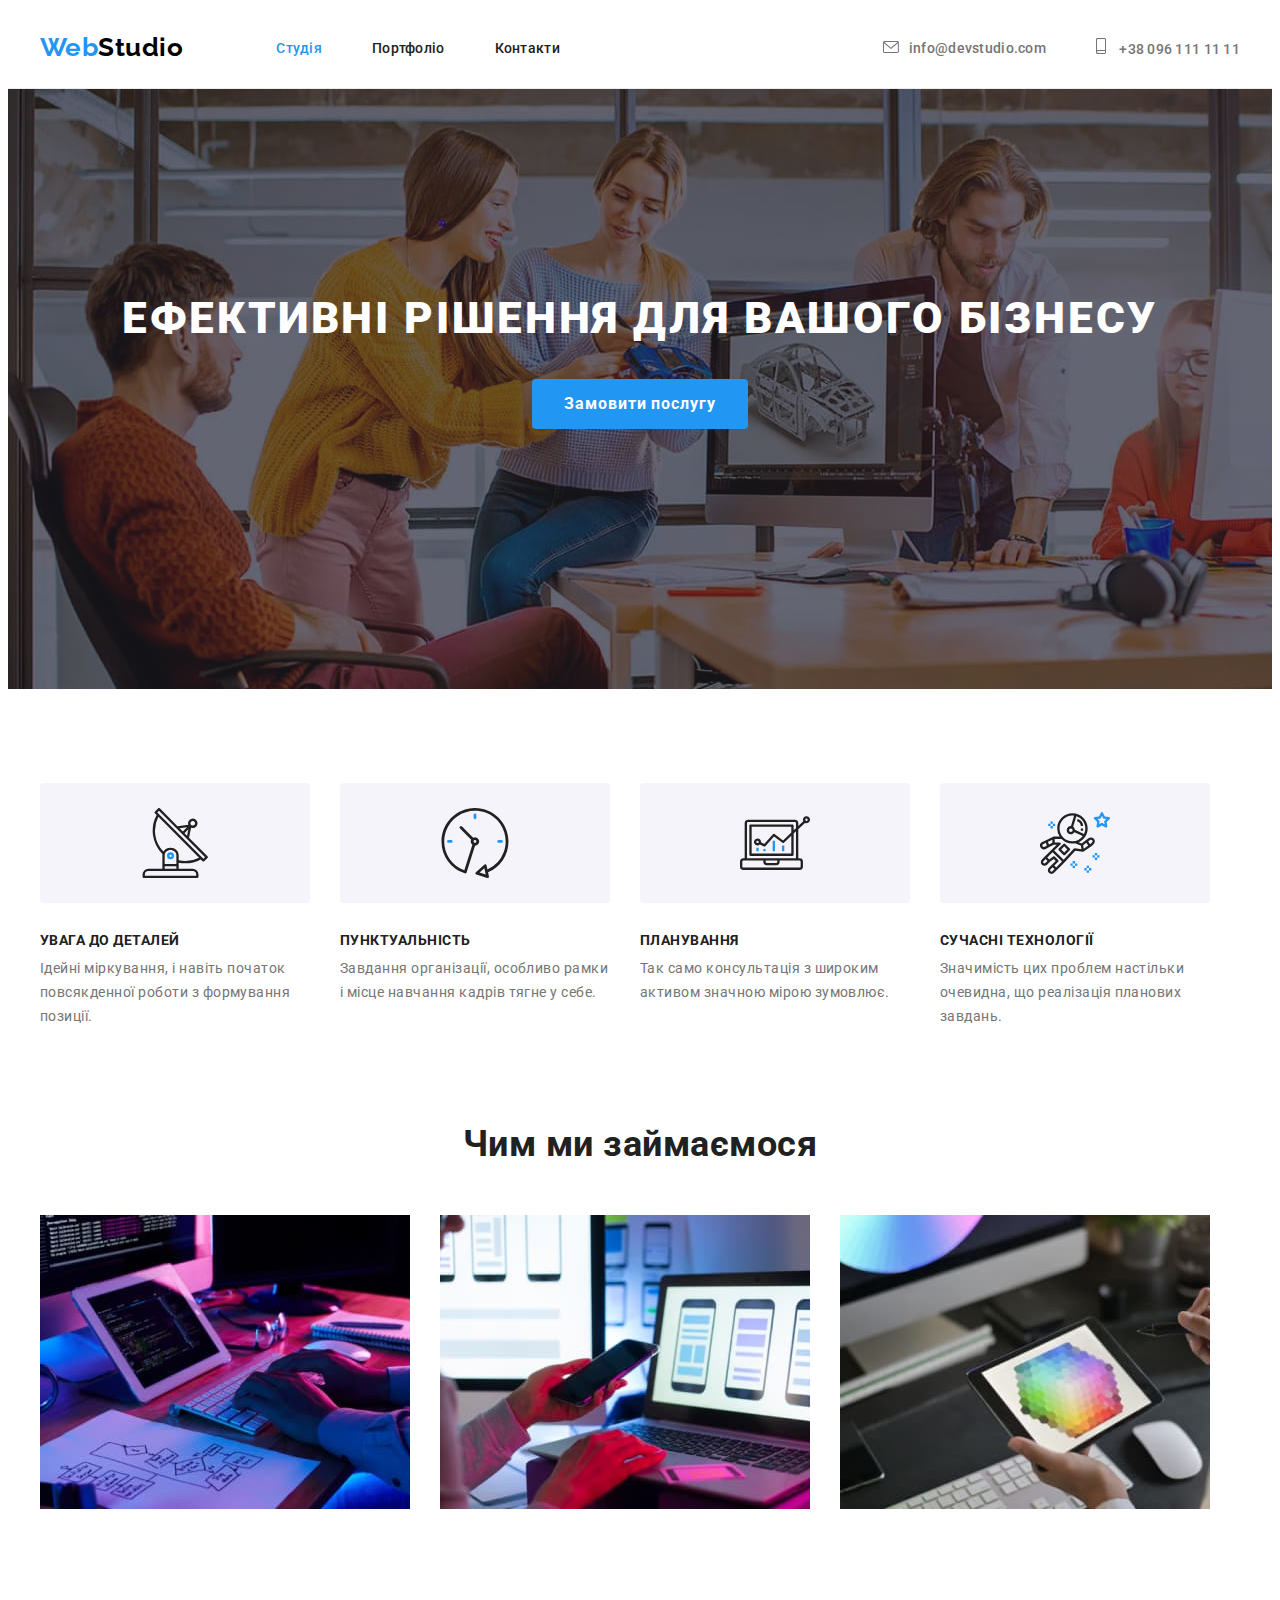
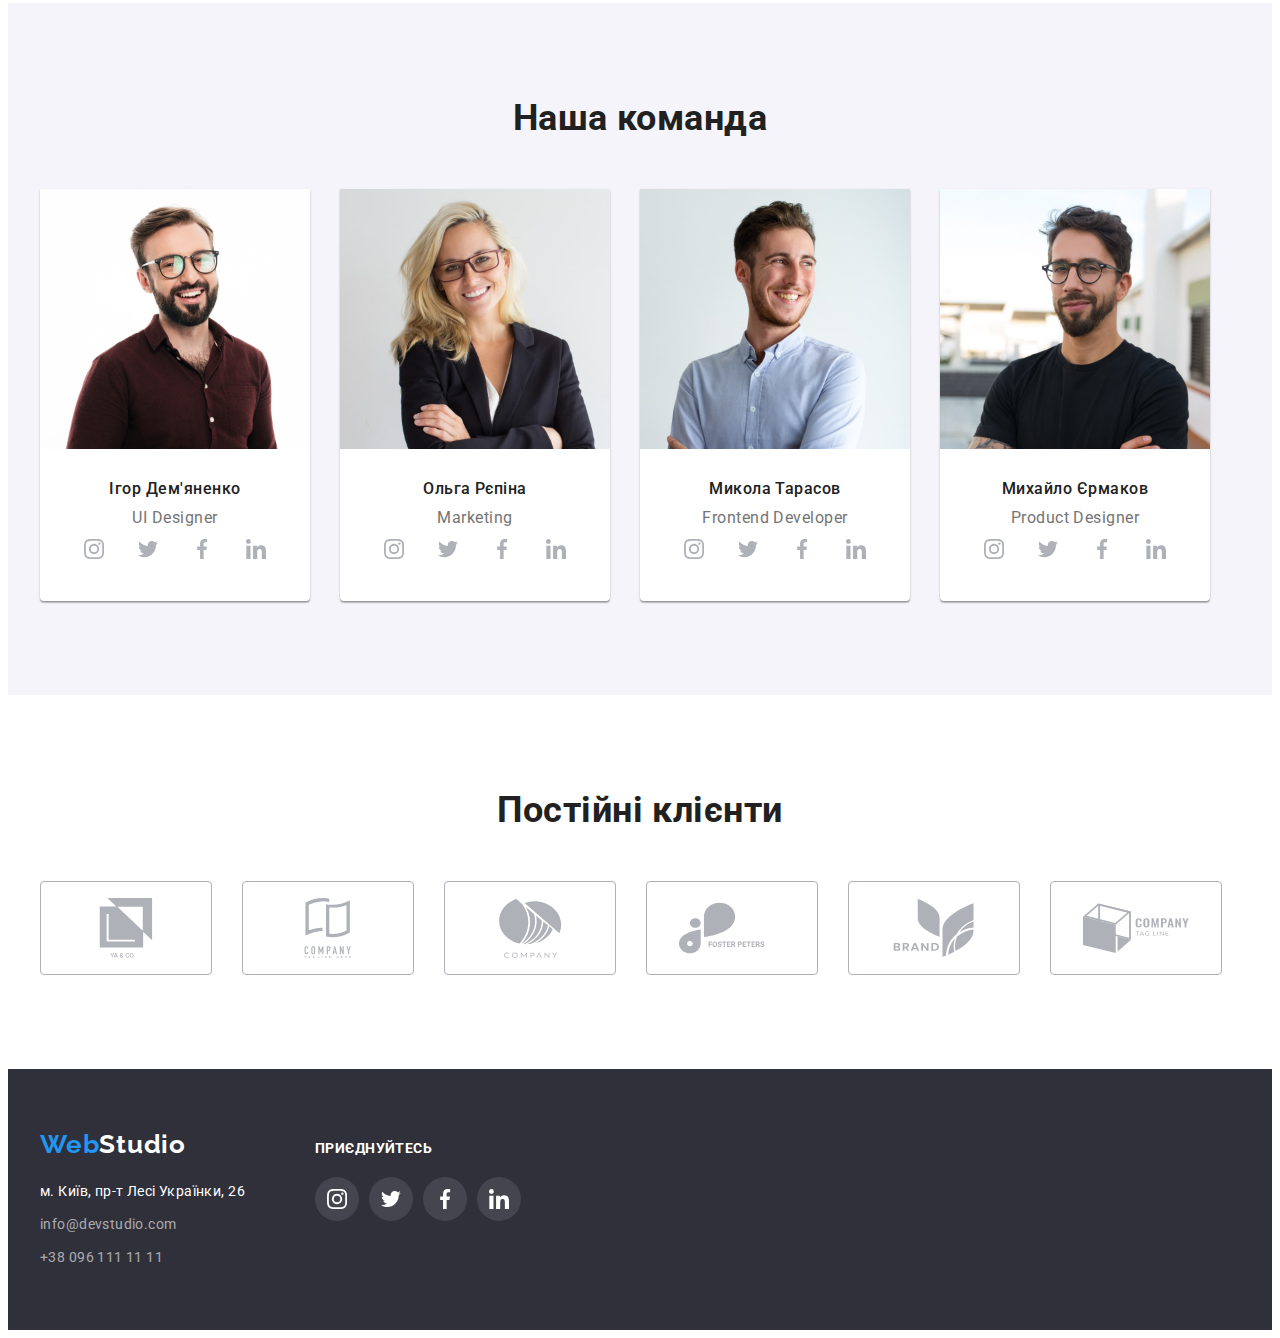
==== commit f28e7f6f: "Напевно все" ====
--- a/index.html
+++ b/index.html
@@ -46,10 +46,13 @@
         </nav>
         <ul class="list header-contact">
           <li class="item">
-            <a class="link header-contact-link" href="mailto:info@devstudio.com"
-              >
+            <a
+              class="link header-contact-link"
+              href="mailto:info@devstudio.com"
+            >
               <svg class="contact-icon" width="16" height="12">
-                <use href="./images/iconsy.svg#icon-envelope"></use></svg>info@devstudio.com
+                <use href="./images/iconsy.svg#icon-envelope"></use></svg
+              >info@devstudio.com
             </a>
           </li>
           <li class="item">
@@ -68,9 +71,13 @@
       <!--1 блок герой-->
       <section class="hero">
         <div class="ovarlay">
-          <div class="container hero-container">
-            <h1 class="hero-title">Ефективні рішення для вашого бізнесу</h1>
-            <button class="hero-button" type="button">Замовити послугу</button>
+          <div class="container">
+            <div class="hero-container">
+              <h1 class="hero-title">Ефективні рішення для вашого бізнесу</h1>
+              <button class="hero-button" type="button">
+                Замовити послугу
+              </button>
+            </div>
           </div>
         </div>
       </section>
@@ -348,8 +355,6 @@
         </div>
       </section>
 
-      <!-- постійні клієнти -->
-
       <!-- Постійні клієнти -->
       <section class="section">
         <div class="container">
@@ -398,7 +403,7 @@
 
     <!--5 блок Підвал-->
     <footer class="footer">
-      <div class="container">
+      <div class="container container-footer">
         <div class="footer-adress-block">
           <a class="logo-footer link" href="./index.html"
             ><span class="logo-color">Web</span>Studio</a
@@ -432,45 +437,39 @@
         </div>
         <!-- підвал-підвал))) -->
         <div class="footer-social">
-                    <p class="footer-text">приєднуйтесь</p>
-                    <ul class="footer-links">
-                
-                        <li>
-                            <a href="" class="footer-link">
-                                <svg class="footer-icon">
-                                    <use href="./images/iconsy.svg#icon-f_instagram">
-                                    </use>
-                                </svg>
-                            </a>
-                        </li>
-                        <li>
-                            <a href="" class="footer-link">
-                                <svg class="footer-icon">
-                                    <use href="./images/iconsy.svg#icon-f_twitter">
-                                    </use>
-                                </svg>
-                            </a>
-                        </li>
-                        <li>
-                            <a href="" class="footer-link">
-                                <svg class="footer-icon">
-                                    <use href="./images/iconsy.svg#icon-f_facebook">
-                                    </use>
-                                </svg>
-                            </a>
-                        </li>
-                        <li>
-                            <a href="" class="footer-link">
-                                <svg class="footer-icon">
-                                    <use href="./images/iconsy.svg#icon-f_linkedin">
-                                    </use>
-                                </svg>
-                            </a>
-                        </li>
-                    </ul>
-                
-                </div>
-            </div>
-          </footer>
+          <p class="footer-text">приєднуйтесь</p>
+          <ul class="footer-links">
+            <li>
+              <a href="" class="footer-link">
+                <svg class="footer-icon">
+                  <use href="./images/iconsy.svg#icon-f_instagram"></use>
+                </svg>
+              </a>
+            </li>
+            <li>
+              <a href="" class="footer-link">
+                <svg class="footer-icon">
+                  <use href="./images/iconsy.svg#icon-f_twitter"></use>
+                </svg>
+              </a>
+            </li>
+            <li>
+              <a href="" class="footer-link">
+                <svg class="footer-icon">
+                  <use href="./images/iconsy.svg#icon-f_facebook"></use>
+                </svg>
+              </a>
+            </li>
+            <li>
+              <a href="" class="footer-link">
+                <svg class="footer-icon">
+                  <use href="./images/iconsy.svg#icon-f_linkedin"></use>
+                </svg>
+              </a>
+            </li>
+          </ul>
+        </div>
+      </div>
+    </footer>
   </body>
 </html>
--- a/css/styles.css
+++ b/css/styles.css
@@ -11,7 +11,7 @@
   --team-background-color: #f5f4fa;
   --color-borders: #eeeeee;
   --color-line: #ececec;
-  }
+}
 
 /*!Робимо reset за рекомендаціями   Андрія Данилко (не Сердючки!!!)*/
 h1,
@@ -43,11 +43,10 @@
 
 .container {
   width: 1200px;
+  margin-right: auto;
   margin-left: auto;
-  margin-right: auto;
-  margin-bottom: 0;
-  padding: 0px 15px;
-/*   outline: 2px solid red; */
+  padding-left: 15px;
+  padding-right: 15px;
 }
 
 /* прибираємо крапки списків */
@@ -97,13 +96,12 @@
 .header-container {
   display: flex;
   align-items: center;
-  }
+}
 
 .header-nav {
   display: flex;
   align-items: center;
   /*! gap: 93px; error*/
-  
 }
 
 /* .item {
@@ -114,8 +112,8 @@
   color: var(--black-logo);
 }
 .logo-color {
-  color: var(--color-logo)
-} 
+  color: var(--color-logo);
+}
 .header-list {
   display: flex;
   gap: 50px;
@@ -167,7 +165,7 @@
 
 .contact-icon {
   fill: currentColor;
-    margin-right: 10px;
+  margin-right: 10px;
 }
 .icon-svg {
   width: 70px;
@@ -177,14 +175,14 @@
 
 .hero {
   margin: 0;
-  /* padding-top: 200px;
-  padding-bottom: 200px; */
-  text-align: center;
   background-color: var(--hero-background-color);
+  color: var(--white-text-color);
+  text-align: center;
 }
 .hero-container {
-  width: 696px;
-  padding: 0;
+  display: block;
+  padding-top: 200px;
+  padding-bottom: 200px;
 }
 
 .hero-title {
@@ -194,16 +192,15 @@
   text-align: center;
   letter-spacing: 0.06em;
   text-transform: uppercase;
-  color: var(--white-text-color);
+  /* color: var(--white-text-color); */
   margin-bottom: 30px;
-  
 }
 
 .hero-button {
-    border-radius: 4px;
-    width: 216px;
+  border-radius: 4px;
+  width: 216px;
   padding: 10px;
-  border:none;
+  border: none;
   font-family: "Roboto", sans-serif;
   font-weight: 700;
   font-size: 16px;
@@ -223,12 +220,16 @@
   color: var(--accent-color);
 }
 /* герой-підложка */
-.ovarlay{
+.ovarlay {
   max-width: 1600px;
   height: 600px;
   margin-left: auto;
   margin-right: auto;
-  background-image: linear-gradient(rgba(47, 48, 58, 0.4), rgba(47, 48, 58, 0.4)), url(../images/hero_fon.jpg);
+  background-image: linear-gradient(
+      rgba(47, 48, 58, 0.4),
+      rgba(47, 48, 58, 0.4)
+    ),
+    url(../images/hero_fon.jpg);
   background-color: var(--bgr-color);
 }
 /* блок Переваги */
@@ -250,7 +251,7 @@
 .card-features {
   display: block;
   width: 270px;
-    }
+}
 
 .features-title {
   font-weight: 700;
@@ -272,7 +273,7 @@
   align-items: center;
   height: 120px;
   width: 270px;
-  background-color: #F5F4FA;
+  background-color: #f5f4fa;
   border-radius: 4px;
   margin-bottom: 30px;
   background-repeat: no-repeat;
@@ -280,12 +281,13 @@
 /* Чим займаємось */
 .section-work {
   text-align: center;
-    padding-top: 0;
+  padding-top: 0;
 }
 .section-title-work {
   font-size: 36px;
-    line-height: 42px;
-    margin-bottom: 50px;
+  line-height: 42px;
+  margin-bottom: 50px;
+  text-align: center;
 }
 .work-list {
   display: flex;
@@ -306,7 +308,6 @@
 .team-section {
   background-color: var(--team-background-color);
   text-align: center;
- 
 }
 .team-list {
   display: flex;
@@ -323,9 +324,9 @@
   line-height: 1.19;
   text-align: center;
   box-shadow: 0px 1px 3px rgba(0, 0, 0, 0.12), 0px 1px 1px rgba(0, 0, 0, 0.14),
-  0px 2px 1px rgba(0, 0, 0, 0.2);
+    0px 2px 1px rgba(0, 0, 0, 0.2);
   border-radius: 0px 0px 4px 4px;
-  }
+}
 .team-card .title {
   font-weight: 500;
   font-size: 16px;
@@ -336,8 +337,7 @@
   display: block;
   margin: 0;
   padding: 30px 0;
-  }
-
+}
 
 .name {
   font-weight: 500;
@@ -354,6 +354,13 @@
   margin-top: 10px;
 }
 
+.social-links {
+  display: flex;
+  align-items: center;
+  justify-content: center;
+  gap: 10px;
+}
+
 .social-link {
   display: flex;
   padding: 0;
@@ -363,12 +370,19 @@
   border-radius: 50%;
   justify-content: center;
   align-items: center;
-  color: #AFB1B8;
+  color: #afb1b8;
   cursor: pointer;
+  gap: 10px;
+}
+
+.social-link:hover,
+.social-link:focus {
+  background-color: #2196f3;
+  color: #ffffff;
 }
 
 .social-icon {
-  display: block;
+  /* display: block; */
   margin: 0;
   padding: 0;
   border: none;
@@ -381,10 +395,10 @@
 
 .client-list {
   display: flex;
-    list-style: none;
-    margin: 0;
-    padding: 0;
-    gap: 30px;
+  list-style: none;
+  margin: 0;
+  padding: 0;
+  gap: 30px;
 }
 
 .client-link {
@@ -395,11 +409,10 @@
   height: 92px;
   justify-content: center;
   align-items: center;
-  color: #AFB1B8;
+  color: #afb1b8;
   cursor: pointer;
-  border: 1px solid #AFB1B8;
+  border: 1px solid #afb1b8;
   border-radius: 4px;
-
 }
 
 .client-icon {
@@ -410,24 +423,23 @@
   fill: currentColor;
   width: 106px;
   height: 60px;
-
 }
 
 .client-link:hover,
 .client-link:focus {
-  color: #2196F3;
-  border: 1px solid #2196F3;
+  color: #2196f3;
+  border: 1px solid #2196f3;
 }
 /* ----------------ПОДВАЛ----------------- */
 .footer {
   padding: 60px 0px;
   font-weight: 400;
-    font-size: 14px;
-    line-height: 1.71;
-    letter-spacing: 0.03em;
-    font-style: normal;
+  font-size: 14px;
+  line-height: 1.71;
+  letter-spacing: 0.03em;
+  font-style: normal;
   background-color: var(--hero-background-color);
-  color: var(--footer-text-color)
+  color: var(--footer-text-color);
 }
 .footer-adress-block {
   display: flex;
@@ -436,29 +448,29 @@
 
 .logo-footer {
   display: inline-block;
-    text-decoration: none;
-    color: var(--white-text-color);
-    font-family: 'Raleway', sans-serif;
-    font-weight: 700;
-    font-size: 26px;
-    line-height: 1.19;
-    letter-spacing: 0.03em;
-    margin-bottom: 20px;
+  text-decoration: none;
+  color: var(--white-text-color);
+  font-family: "Raleway", sans-serif;
+  font-weight: 700;
+  font-size: 26px;
+  line-height: 1.19;
+  letter-spacing: 0.03em;
+  margin-bottom: 20px;
 }
 
 .logo-white {
   color: var(--white-text-color);
 }
 .adress-footer {
-color: var(--color-rgba);
+  color: var(--color-rgba);
   font-style: normal;
   display: inline-block;
-    margin: 0;
-    text-decoration: none;
+  margin: 0;
+  text-decoration: none;
 }
 .footer-contact-list {
-  display: block;
-  
+  display: flex;
+  flex-direction: column;
 }
 .footer-contact-list .item:not(:last-child) {
   margin-bottom: 9px;
@@ -476,22 +488,27 @@
 .footer-contact-link:hover,
 .footer-contact-link:focus {
   color: var(--accent-color);
-  }
+}
 
 .primary-footer {
   color: var(--white-text-color);
 }
 
-  /* підвал-підвал))) */
+/* підвал-підвал))) */
+
+.container-footer {
+  display: flex;
+}
 
 .footer-social {
-width: 206px;
+  width: 206px;
   height: 80px;
   margin: 0;
   padding: 0;
   margin-left: 70px;
   margin-top: 12px;
-
+  display: flex;
+  flex-direction: column;
 }
 
 .footer-text {
@@ -501,7 +518,6 @@
   text-transform: uppercase;
   color: #ffffff;
   margin-bottom: 20px;
-
 }
 
 .footer-links {
@@ -510,7 +526,6 @@
   margin: 0;
   padding: 0;
   gap: 10px;
-
 }
 
 .footer-link {
@@ -524,7 +539,6 @@
   align-items: center;
   cursor: pointer;
   background-color: rgba(255, 255, 255, 0.1);
-
 }
 
 .footer-icon {
@@ -538,16 +552,12 @@
 
 .footer-link:hover,
 .footer-link:focus {
-  background-color: #121213;
-}
-
-
-
+  background-color: #2196f3;
+}
 
 /* ---------------------------------------------- */
 /* --------------------ПОРТФОЛИО----------------- */
 /* ---------------------------------------------- */
-
 
 /* .portfolio-button-container {
  margin-top: 94px;
@@ -557,9 +567,9 @@
   display: flex;
   justify-content: center;
   align-items: center;
-    gap: 8px;
-    margin-bottom: 50px;
-  }
+  gap: 8px;
+  margin-bottom: 50px;
+}
 
 .portfolio-button {
   font-family: "Roboto", sans-serif;
@@ -567,7 +577,7 @@
   font-size: 16px;
   line-height: 1.63;
   letter-spacing: 0.03em;
-  padding: 6px 22px;  
+  padding: 6px 22px;
   border: none;
   border-radius: 4px;
   background-color: var(--team-background-color);
@@ -580,9 +590,8 @@
   background-color: var(--accent-color);
   color: var(--white-text-color);
   box-shadow: 0px 3px 1px rgba(0, 0, 0, 0.1), 0px 1px 2px rgba(0, 0, 0, 0.08),
-      0px 2px 2px rgba(0, 0, 0, 0.12);
-}
-
+    0px 2px 2px rgba(0, 0, 0, 0.12);
+}
 
 .portfolio-list {
   display: flex;
@@ -591,7 +600,13 @@
   width: calc ((100% - 240) /9);
 }
 
-portfolio-list> .list {
+.card-portfolio:hover {
+  box-shadow: 0px 1px 1px rgba(0, 0, 0, 0.12), 0px 4px 4px rgba(0, 0, 0, 0.06),
+    1px 4px 6px rgba(0, 0, 0, 0.16);
+  
+}
+
+portfolio-list > .list {
   flex-basis: calc(100% / 3 - 30px);
   margin-left: 30px;
   margin-top: 30px;
@@ -599,8 +614,8 @@
 
 .portfolio-list-block {
   padding: 20px 24px;
-    border: 1px solid var(--color-borders);
-    border-top-width: 0;
+  border: 1px solid var(--color-borders);
+  border-top-width: 0;
 }
 
 .portfolio-list-title {
@@ -617,4 +632,3 @@
   line-height: 1.87;
   color: var(--secondary-text-color);
 }
-
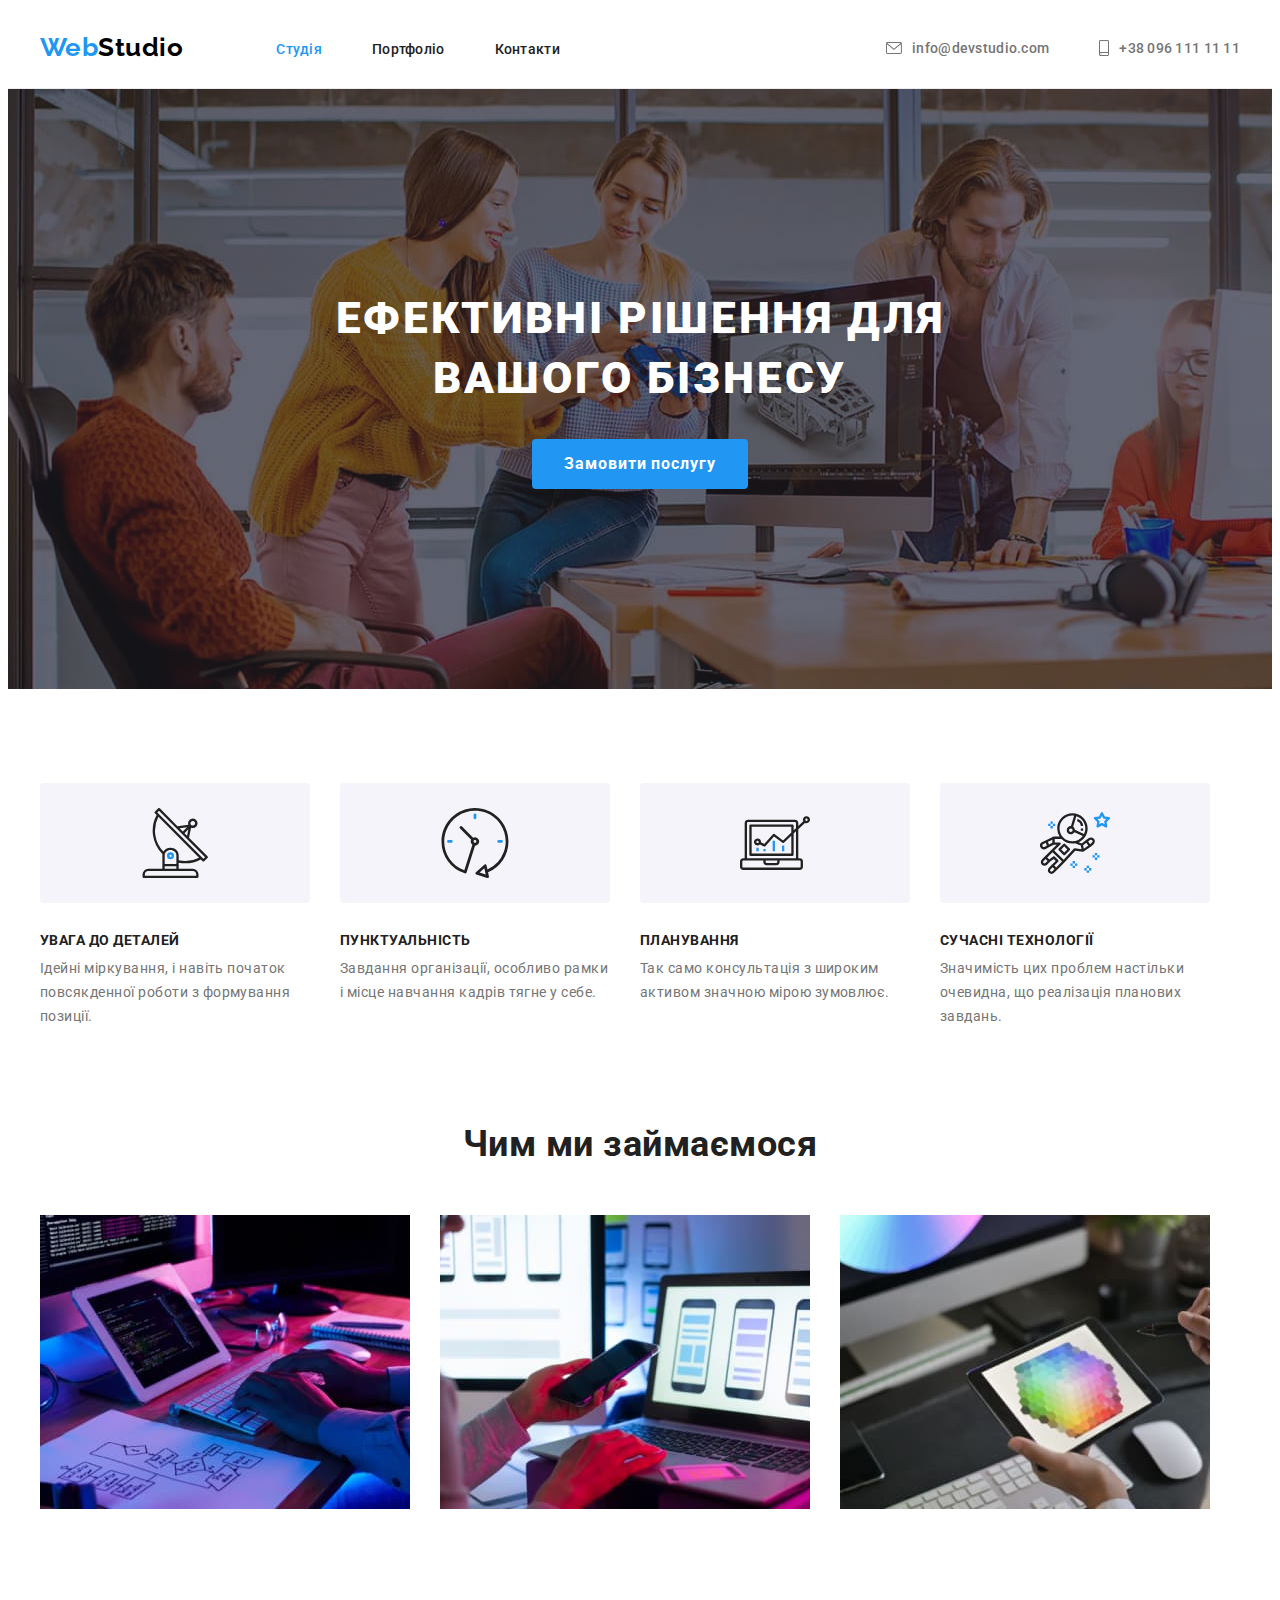
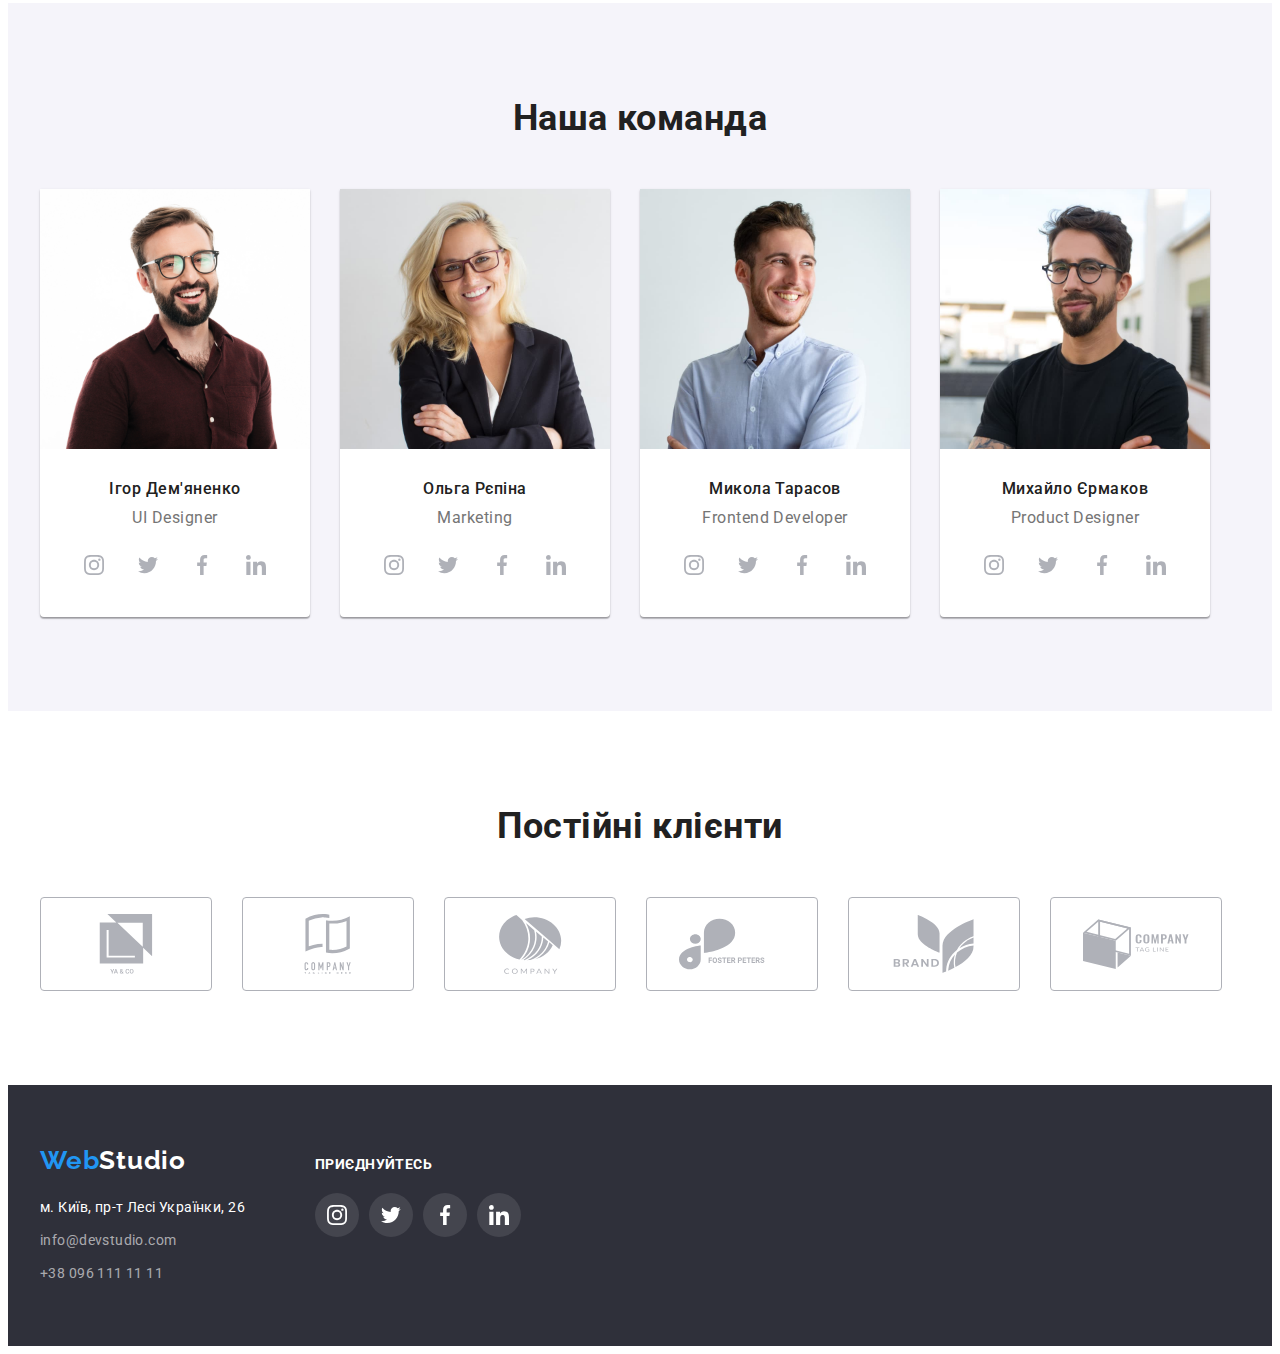
==== commit 4823a81b: "Застосування рекомендацій" ====
--- a/index.html
+++ b/index.html
@@ -51,14 +51,14 @@
               href="mailto:info@devstudio.com"
             >
               <svg class="contact-icon" width="16" height="12">
-                <use href="./images/iconsy.svg#icon-envelope"></use></svg
+                <use href="./images/icons.svg#icon-envelope"></use></svg
               >info@devstudio.com
             </a>
           </li>
           <li class="item">
             <a class="link header-contact-link" href="tel:+380961111111"
               ><svg class="contact-icon" width="10" height="16">
-                <use href="./images/iconsy.svg#icon-smartphone"></use>
+                <use href="./images/icons.svg#icon-smartphone"></use>
               </svg>
               +38 096 111 11 11</a
             >
@@ -90,7 +90,7 @@
             <li class="card-features item">
               <div class="icon">
                 <svg class="icon-svg">
-                  <use href="./images/iconsy.svg#icon-antenna"></use>
+                  <use href="./images/icons.svg#icon-antenna"></use>
                 </svg>
               </div>
               <h3 class="features-title">УВАГА ДО ДЕТАЛЕЙ</h3>
@@ -102,7 +102,7 @@
             <li class="card-features item">
               <div class="icon">
                 <svg class="icon-svg">
-                  <use href="./images/iconsy.svg#icon-clock"></use>
+                  <use href="./images/icons.svg#icon-clock"></use>
                 </svg>
               </div>
               <h3 class="features-title">ПУНКТУАЛЬНІСТЬ</h3>
@@ -114,7 +114,7 @@
             <li class="card-features item">
               <div class="icon">
                 <svg class="icon-svg">
-                  <use href="./images/iconsy.svg#icon-diagram"></use>
+                  <use href="./images/icons.svg#icon-diagram"></use>
                 </svg>
               </div>
               <h3 class="features-title">ПЛАНУВАННЯ</h3>
@@ -125,7 +125,7 @@
             <li class="card-features item">
               <div class="icon">
                 <svg class="icon-svg">
-                  <use href="./images/iconsy.svg#icon-astronaut"></use>
+                  <use href="./images/icons.svg#icon-astronaut"></use>
                 </svg>
               </div>
               <h3 class="features-title">СУЧАСНІ ТЕХНОЛОГІЇ</h3>
@@ -194,28 +194,28 @@
                   <li>
                     <a href="" class="social-link">
                       <svg class="social-icon">
-                        <use href="./images/iconsy.svg#icon-instagram"></use>
-                      </svg>
-                    </a>
-                  </li>
-                  <li>
-                    <a href="" class="social-link">
-                      <svg class="social-icon">
-                        <use href="./images/iconsy.svg#icon-twitter"></use>
-                      </svg>
-                    </a>
-                  </li>
-                  <li>
-                    <a href="" class="social-link">
-                      <svg class="social-icon">
-                        <use href="./images/iconsy.svg#icon-facebook"></use>
-                      </svg>
-                    </a>
-                  </li>
-                  <li>
-                    <a href="" class="social-link">
-                      <svg class="social-icon">
-                        <use href="./images/iconsy.svg#icon-linkedin"></use>
+                        <use href="./images/icons.svg#icon-instagram"></use>
+                      </svg>
+                    </a>
+                  </li>
+                  <li>
+                    <a href="" class="social-link">
+                      <svg class="social-icon">
+                        <use href="./images/icons.svg#icon-twitter"></use>
+                      </svg>
+                    </a>
+                  </li>
+                  <li>
+                    <a href="" class="social-link">
+                      <svg class="social-icon">
+                        <use href="./images/icons.svg#icon-facebook"></use>
+                      </svg>
+                    </a>
+                  </li>
+                  <li>
+                    <a href="" class="social-link">
+                      <svg class="social-icon">
+                        <use href="./images/icons.svg#icon-linkedin"></use>
                       </svg>
                     </a>
                   </li>
@@ -237,28 +237,28 @@
                   <li>
                     <a href="" class="social-link">
                       <svg class="social-icon">
-                        <use href="./images/iconsy.svg#icon-instagram"></use>
-                      </svg>
-                    </a>
-                  </li>
-                  <li>
-                    <a href="" class="social-link">
-                      <svg class="social-icon">
-                        <use href="./images/iconsy.svg#icon-twitter"></use>
-                      </svg>
-                    </a>
-                  </li>
-                  <li>
-                    <a href="" class="social-link">
-                      <svg class="social-icon">
-                        <use href="./images/iconsy.svg#icon-facebook"></use>
-                      </svg>
-                    </a>
-                  </li>
-                  <li>
-                    <a href="" class="social-link">
-                      <svg class="social-icon">
-                        <use href="./images/iconsy.svg#icon-linkedin"></use>
+                        <use href="./images/icons.svg#icon-instagram"></use>
+                      </svg>
+                    </a>
+                  </li>
+                  <li>
+                    <a href="" class="social-link">
+                      <svg class="social-icon">
+                        <use href="./images/icons.svg#icon-twitter"></use>
+                      </svg>
+                    </a>
+                  </li>
+                  <li>
+                    <a href="" class="social-link">
+                      <svg class="social-icon">
+                        <use href="./images/icons.svg#icon-facebook"></use>
+                      </svg>
+                    </a>
+                  </li>
+                  <li>
+                    <a href="" class="social-link">
+                      <svg class="social-icon">
+                        <use href="./images/icons.svg#icon-linkedin"></use>
                       </svg>
                     </a>
                   </li>
@@ -280,28 +280,28 @@
                   <li>
                     <a href="" class="social-link">
                       <svg class="social-icon">
-                        <use href="./images/iconsy.svg#icon-instagram"></use>
-                      </svg>
-                    </a>
-                  </li>
-                  <li>
-                    <a href="" class="social-link">
-                      <svg class="social-icon">
-                        <use href="./images/iconsy.svg#icon-twitter"></use>
-                      </svg>
-                    </a>
-                  </li>
-                  <li>
-                    <a href="" class="social-link">
-                      <svg class="social-icon">
-                        <use href="./images/iconsy.svg#icon-facebook"></use>
-                      </svg>
-                    </a>
-                  </li>
-                  <li>
-                    <a href="" class="social-link">
-                      <svg class="social-icon">
-                        <use href="./images/iconsy.svg#icon-linkedin"></use>
+                        <use href="./images/icons.svg#icon-instagram"></use>
+                      </svg>
+                    </a>
+                  </li>
+                  <li>
+                    <a href="" class="social-link">
+                      <svg class="social-icon">
+                        <use href="./images/icons.svg#icon-twitter"></use>
+                      </svg>
+                    </a>
+                  </li>
+                  <li>
+                    <a href="" class="social-link">
+                      <svg class="social-icon">
+                        <use href="./images/icons.svg#icon-facebook"></use>
+                      </svg>
+                    </a>
+                  </li>
+                  <li>
+                    <a href="" class="social-link">
+                      <svg class="social-icon">
+                        <use href="./images/icons.svg#icon-linkedin"></use>
                       </svg>
                     </a>
                   </li>
@@ -323,28 +323,28 @@
                   <li>
                     <a href="" class="social-link">
                       <svg class="social-icon">
-                        <use href="./images/iconsy.svg#icon-instagram"></use>
-                      </svg>
-                    </a>
-                  </li>
-                  <li>
-                    <a href="" class="social-link">
-                      <svg class="social-icon">
-                        <use href="./images/iconsy.svg#icon-twitter"></use>
-                      </svg>
-                    </a>
-                  </li>
-                  <li>
-                    <a href="" class="social-link">
-                      <svg class="social-icon">
-                        <use href="./images/iconsy.svg#icon-facebook"></use>
-                      </svg>
-                    </a>
-                  </li>
-                  <li>
-                    <a href="" class="social-link">
-                      <svg class="social-icon">
-                        <use href="./images/iconsy.svg#icon-linkedin"></use>
+                        <use href="./images/icons.svg#icon-instagram"></use>
+                      </svg>
+                    </a>
+                  </li>
+                  <li>
+                    <a href="" class="social-link">
+                      <svg class="social-icon">
+                        <use href="./images/icons.svg#icon-twitter"></use>
+                      </svg>
+                    </a>
+                  </li>
+                  <li>
+                    <a href="" class="social-link">
+                      <svg class="social-icon">
+                        <use href="./images/icons.svg#icon-facebook"></use>
+                      </svg>
+                    </a>
+                  </li>
+                  <li>
+                    <a href="" class="social-link">
+                      <svg class="social-icon">
+                        <use href="./images/icons.svg#icon-linkedin"></use>
                       </svg>
                     </a>
                   </li>
@@ -363,37 +363,37 @@
             <li>
               <a href="" class="client-link">
                 <svg class="client-icon">
-                  <use href="./images/iconsy.svg#icon-group1"></use></svg
-              ></a>
-            </li>
-            <li>
-              <a href="" class="client-link">
-                <svg class="client-icon">
-                  <use href="./images/iconsy.svg#icon-group2"></use></svg
-              ></a>
-            </li>
-            <li>
-              <a href="" class="client-link">
-                <svg class="client-icon">
-                  <use href="./images/iconsy.svg#icon-group3"></use></svg
-              ></a>
-            </li>
-            <li>
-              <a href="" class="client-link">
-                <svg class="client-icon">
-                  <use href="./images/iconsy.svg#icon-group4"></use></svg
-              ></a>
-            </li>
-            <li>
-              <a href="" class="client-link">
-                <svg class="client-icon">
-                  <use href="./images/iconsy.svg#icon-group5"></use></svg
-              ></a>
-            </li>
-            <li>
-              <a href="" class="client-link">
-                <svg class="client-icon">
-                  <use href="./images/iconsy.svg#icon-group6"></use></svg
+                  <use href="./images/icons.svg#icon-group1"></use></svg
+              ></a>
+            </li>
+            <li>
+              <a href="" class="client-link">
+                <svg class="client-icon">
+                  <use href="./images/icons.svg#icon-group2"></use></svg
+              ></a>
+            </li>
+            <li>
+              <a href="" class="client-link">
+                <svg class="client-icon">
+                  <use href="./images/icons.svg#icon-group3"></use></svg
+              ></a>
+            </li>
+            <li>
+              <a href="" class="client-link">
+                <svg class="client-icon">
+                  <use href="./images/icons.svg#icon-group4"></use></svg
+              ></a>
+            </li>
+            <li>
+              <a href="" class="client-link">
+                <svg class="client-icon">
+                  <use href="./images/icons.svg#icon-group5"></use></svg
+              ></a>
+            </li>
+            <li>
+              <a href="" class="client-link">
+                <svg class="client-icon">
+                  <use href="./images/icons.svg#icon-group6"></use></svg
               ></a>
             </li>
           </ul>
@@ -442,28 +442,28 @@
             <li>
               <a href="" class="footer-link">
                 <svg class="footer-icon">
-                  <use href="./images/iconsy.svg#icon-f_instagram"></use>
+                  <use href="./images/icons.svg#icon-f_instagram"></use>
                 </svg>
               </a>
             </li>
             <li>
               <a href="" class="footer-link">
                 <svg class="footer-icon">
-                  <use href="./images/iconsy.svg#icon-f_twitter"></use>
+                  <use href="./images/icons.svg#icon-f_twitter"></use>
                 </svg>
               </a>
             </li>
             <li>
               <a href="" class="footer-link">
                 <svg class="footer-icon">
-                  <use href="./images/iconsy.svg#icon-f_facebook"></use>
+                  <use href="./images/icons.svg#icon-f_facebook"></use>
                 </svg>
               </a>
             </li>
             <li>
               <a href="" class="footer-link">
                 <svg class="footer-icon">
-                  <use href="./images/iconsy.svg#icon-f_linkedin"></use>
+                  <use href="./images/icons.svg#icon-f_linkedin"></use>
                 </svg>
               </a>
             </li>
--- a/css/styles.css
+++ b/css/styles.css
@@ -134,8 +134,7 @@
   display: flex;
   align-items: center;
   margin-left: auto;
-  /* !padding-top: 32px;
-  !padding-bottom: 32px; */
+ 
   gap: 50px;
 }
 .header-contact:not(:last-child) {
@@ -150,6 +149,8 @@
   color: var(--secondary-text-color);
   padding-top: 32px;
   padding-bottom: 32px;
+  display: flex;
+  align-items: center;
 }
 
 .header-nav-link:hover,
@@ -191,6 +192,9 @@
   line-height: 1.36;
   text-align: center;
   letter-spacing: 0.06em;
+  width: 696px;
+  margin-left: auto;
+  margin-right: auto;
   text-transform: uppercase;
   /* color: var(--white-text-color); */
   margin-bottom: 30px;
@@ -343,6 +347,7 @@
   font-weight: 500;
   font-size: 16px;
   line-height: 1.19;
+  margin-bottom: 10px;
   text-align: center;
 }
 
@@ -351,7 +356,7 @@
   line-height: 1.19;
   text-align: center;
   color: var(--secondary-text-color);
-  margin-top: 10px;
+  margin-bottom: 16px;
 }
 
 .social-links {
@@ -498,16 +503,15 @@
 
 .container-footer {
   display: flex;
+  align-items: baseline;
 }
 
 .footer-social {
-  width: 206px;
-  height: 80px;
+  
   margin: 0;
   padding: 0;
   margin-left: 70px;
-  margin-top: 12px;
-  display: flex;
+    display: flex;
   flex-direction: column;
 }
 
@@ -559,10 +563,7 @@
 /* --------------------ПОРТФОЛИО----------------- */
 /* ---------------------------------------------- */
 
-/* .portfolio-button-container {
- margin-top: 94px;
- margin-bottom: 34px;  */
-/* } */
+
 .portfolio-button-list {
   display: flex;
   justify-content: center;
@@ -598,37 +599,47 @@
   gap: 30px;
   flex-wrap: wrap;
   width: calc ((100% - 240) /9);
-}
-
-.card-portfolio:hover {
+  text-decoration: none
+}
+
+.portfolio-link:hover,
+.portfolio-link:focus {
   box-shadow: 0px 1px 1px rgba(0, 0, 0, 0.12), 0px 4px 4px rgba(0, 0, 0, 0.06),
     1px 4px 6px rgba(0, 0, 0, 0.16);
   
 }
+
+.portfolio-link {
+/* outline: 2px solid #2196f3; */
+display: block;
+text-decoration: none
+}
+
 
 portfolio-list > .list {
   flex-basis: calc(100% / 3 - 30px);
   margin-left: 30px;
   margin-top: 30px;
-}
+ }
 
 .portfolio-list-block {
   padding: 20px 24px;
   border: 1px solid var(--color-borders);
   border-top-width: 0;
-}
+  }
 
 .portfolio-list-title {
   font-weight: 700;
   font-size: 18px;
   line-height: 2;
   letter-spacing: 0.06em;
-  /* padding-top: 20px; */
   margin-bottom: 4px;
+  color: var(--primary-text-color)
+
 }
 
 .portfolio-list-text {
   font-size: 16px;
   line-height: 1.87;
   color: var(--secondary-text-color);
-}
+ }
